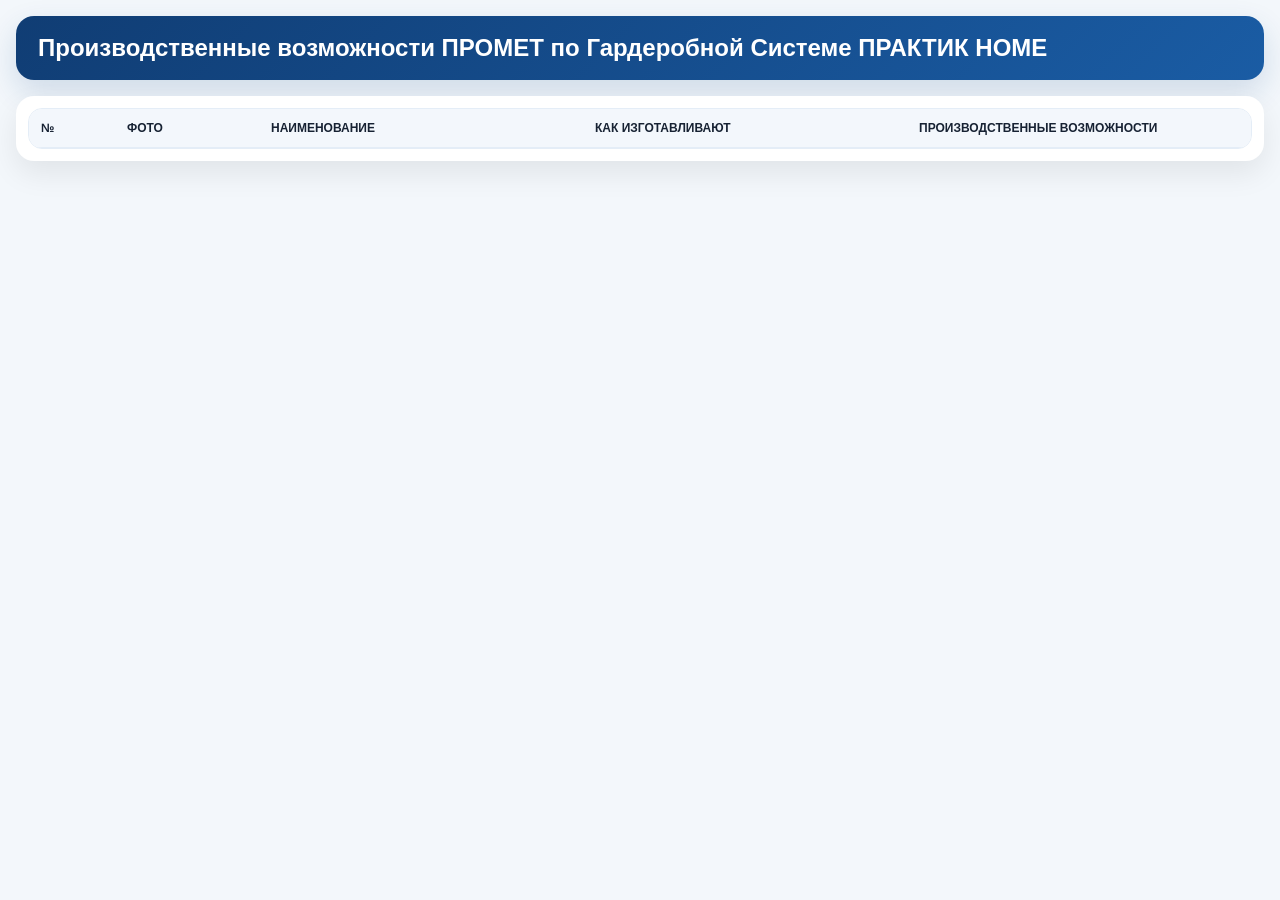
==== index.html @ 7ff5b613 "Update index.html" ====
<!doctype html>
<html lang="ru">
<head>
<meta charset="utf-8"/>
<meta name="viewport" content="width=device-width, initial-scale=1"/>
<title>Производственные возможности ПРОМЕТ</title>
<style>
body { margin:0; font-family:Inter,Segoe UI,Arial,sans-serif; background:#f3f7fb; color:#172233; }
.page { max-width:1600px; margin:0 auto; padding:16px; }
.header { background:linear-gradient(135deg,#103d74 0%,#1a5ca4 100%); color:#fff; padding:18px 22px; border-radius:18px; margin-bottom:16px; box-shadow:0 12px 30px rgba(17,74,139,.16); }
.header h1 { margin:0; font-size:24px; line-height:1.15; }
.panel { background:#fff; border-radius:18px; padding:12px; box-shadow:0 12px 30px rgba(0,0,0,.08); }
.tableWrap { overflow:auto; border-radius:14px; border:1px solid #e4edf7; }
table { width:100%; border-collapse:collapse; min-width:1300px; table-layout:fixed; }
th,td { padding:12px; border-bottom:1px solid #e4edf7; text-align:left; vertical-align:top; }
th { background:#f3f7fc; position:sticky; top:0; font-size:12px; text-transform:uppercase; z-index:2; }
tbody tr:nth-child(even) { background:#fbfdff; }
tbody tr:hover { background:#f5f9ff; }
.col-num { width:62px; }
.col-photo { width:120px; }
.col-name { width:300px; }
.col-process { width:300px; }
.col-cap { width:350px; }
.col-batch { width:220px; }
.thumbWrap { width:92px; height:92px; border:1px solid #e4edf7; border-radius:14px; background:#fff; display:flex; align-items:center; justify-content:center; }
.thumb { width:84px; height:84px; object-fit:contain; cursor:pointer; }
.name { font-weight:700; line-height:1.35; }
.pre { white-space:pre-line; line-height:1.45; overflow-wrap:anywhere; }
.batch { font-weight:700; color:#0e4a8d; background:#f7fbff; }
.accordion { display:none; }
.accItem { border:1px solid #e4edf7; border-radius:14px; margin-bottom:12px; overflow:hidden; background:#fff; }
.accHeader { display:flex; align-items:center; gap:12px; padding:12px; background:#f8fbff; cursor:pointer; }
.accHeader img { width:70px; height:70px; object-fit:contain; flex:0 0 70px; }
.accTitle { font-weight:700; font-size:14px; line-height:1.35; }
.accSub { font-size:12px; color:#6b7280; margin-top:4px; }
.accArrow { margin-left:auto; font-weight:700; color:#174c8f; transition:transform .2s ease; }
.accItem.open .accArrow { transform:rotate(180deg); }
.accBody { display:none; padding:12px; border-top:1px solid #e4edf7; }
.accItem.open .accBody { display:block; }
.accSection { margin-top:10px; padding:10px 12px; border-radius:10px; background:#fbfdff; border:1px solid #edf3fa; }
.accSection:first-child { margin-top:0; }
.accLabel { display:block; margin-bottom:6px; color:#114a8b; font-weight:800; font-size:12px; text-transform:uppercase; }
.accBatch { background:#f0f7ff; border-color:#d8e9ff; color:#0e4a8d; font-weight:700; }
.modal { position:fixed; inset:0; background:rgba(0,0,0,.78); display:none; align-items:center; justify-content:center; z-index:9998; padding:20px; }
.modal img { max-width:92%; max-height:86vh; border-radius:14px; background:#fff; }
@media (max-width: 900px) {
  .page { padding:10px; }
  .header { padding:16px; border-radius:16px; }
  .header h1 { font-size:22px; }
  .tableWrap { display:none; }
  .accordion { display:block; }
}
</style>
</head>
<body>
</div>
</div>

<div class="page" id="content">
  <div class="header">
    <h1>Производственные возможности ПРОМЕТ по Гардеробной Системе ПРАКТИК HOME</h1>
  </div>
  <div class="panel">
    <div class="tableWrap">
      <table>
        <thead>
          <tr>
            <th class="col-num">№</th>
            <th class="col-photo">Фото</th>
            <th class="col-name">Наименование</th>
            <th class="col-process">Как изготавливают</th>
            <th class="col-cap">Производственные возможности</th>
            <th class="col-batch">Партия, шт.</th>
          </tr>
        </thead>
        <tbody id="tbody"></tbody>
      </table>
    </div>
    <div class="accordion" id="accordion"></div>
  </div>
</div>

<div class="modal" id="modal" onclick="closeModal(event)">
  <img id="modalImg" alt="Изображение элемента"/>
</div>

<script>
const data = [{"num": "1", "image": "[data-uri]", "name": "Разделитель полки-корзины ПРАКТИК Home GPd", "process": "Из полипропилена, аналогично пластиковым корзинам ГС. Метод изготовления - литье в форму. Форма имеет определенные габариты, которые не меняются. Можно убрать знак \"ПРАКТИК Home\"", "capabilities": "Цвет: изготовить партию в другом цвете из полипропилена. В СС будет включен краситель для пластика.\n\nМатериал: вариант бесцветного поликорбаната. Более хрупкий и дорогостоящий материал.\n\nУбрать лого ПРАКТИК: знаки без логотипа", "batch": "Цвет - 400\nМатериал - 400\nЛого - 400"}, {"num": "2", "image": "[data-uri]", "name": "Разделитель полки Практик Home GSd", "process": "Стальной пруток 5 мм гнут на гибочном станке, далее покрывают антикоррозионным составом на основе цинка.", "capabilities": "Размер: возможно изменение высоты и глубины.\n\nВнимание: при порошком окрашивании, разделитель полки не залезает  \"лапкой фиксации\" между прутками, поэтому не красим", "batch": "100"}, {"num": "3", "image": "[data-uri]", "name": "Рельс несущий ПРАКТИК Home GR", "process": "Из листовой стали 1.2 мм методом проката. Форму (профиль) изменить нельзя.", "capabilities": "Цвет: \n1. Стандартные RAL, используемые в компании.\n2. Нестандартный цвет. Срок сдачи СЗ больше из-за ожидания краски. \n\nДлина: возможна настройка линии на другую длину. Срок сдачи СЗ более 1  месяца.", "batch": "1. - 480\n2. - 1008\nДлина: 1008"}, {"num": "4", "image": "[data-uri]", "name": "Стойка ПРАКТИК Home GS", "process": "Из листовой стали 1.5 мм методом проката. Форму (профиль), шаг и размер перфорации изменить нельзя.", "capabilities": "Цвет: \n1. Стандартные RAL, используемые в компании.\n2. Нестандартный цвет. Срок сдачи СЗ больше из-за ожидания краски. \n\nДлина: возможна настройка линии на другую длину. Срок сдачи СЗ более 1  месяца.", "batch": "1. - 480\n2. - 1008\nДлина: 1008"}, {"num": "5", "image": "[data-uri]", "name": "Кронштейн полки ПРАКТИК Home GBr", "process": "Из листовой стали 1.2 мм вырезается заготовка на лазере. Гибка заготовки происходит в гибочном штампе. Возможно гнуть кронштейны до 500 мм.", "capabilities": "Цвет:\n1. Стандартные RAL, используемые в компании.\n2. Нестандартный цвет. Срок сдачи СЗ больше из-за ожидания краски. \n\nРазмер, количество отверстий, лого:\nУбрать лого ПРАКТИК, уменьшить размер кронштейна (высота и длина), убрать \"ненужные\" для заказчика отверстия - МОЖНО. Максимальный размер кронштейна не больше 500 мм, ограничение размера гибочного штампа", "batch": "1. - 480\n2. - 960\nРазмер: 1040"}, {"num": "6", "image": "[data-uri]", "name": "Полка сетчатая ПРАКТИК Home GSh", "process": "Из прутков диаметром 6 (ребра) и 2.5 мм. На первом этапе пруток выпрямляют и режут необходимого размера. Далее прутки укладывают в бункер машины автоматической сварки полок, которая  раскладывает прутки в кондуктор и сваривает в единое целое.", "capabilities": "Цвет:\n1. Стандартные RAL, используемые в компании.\n2. Нестандартный цвет. Срок сдачи СЗ больше из-за ожидания краски. \n\nРазмеры: изменить ширину и длину полки, толщину и шаг укладки прутка (расстояние между пруками) можно при настойке оборудования и изготовления кондуктора под нужный размер. Данные изменения целесообразны при больших заказах (от 1000 шт). Ограничение размеров полок по длине - 1214 мм и ширине - 600 мм.", "batch": "1. - 400\n2. - 800\nРазмер: 1000"}, {"num": "7", "image": "[data-uri]", "name": "Рама выдвижная ПРАКТИК Home GFB", "process": "Рама состоит из двух частей: базы (П-образная часть) и выдвижной рамы. Базу  изготавливают из листовой стали методом проката, далее гнут на трубогибе и пробивают отверстия с \"язычками\" фиксации штампом. Выдвижная рамка режется на лазере, далее заготовка гнётся и фиксируется в кондукторе для последующей сварки с направляющими на сварочном полуавтомате. Ролики приклепываю на спец инструменте.", "capabilities": "Цвет:\n1. Стандартные RAL, используемые в компании.\n2. Нестандартный цвет. Срок сдачи СЗ больше из-за ожидания краски. \nРазмеры: при большом заказе (от 600 штук) возможно изменение ширины рамы", "batch": "1. - 400\n2. - 600\nРазмер: 600"}, {"num": "8", "image": "[data-uri]", "name": "Корзина мелкосетчатая ПРАКТИК Home GBM", "process": "Сетка ЦПВС изготавливается на просечно-вытяжном станке. Форму сетке придают штампы, которые имею фиксированные размеры, т.е.  изменить их нельзя, соответственно размеры корзин тоже. Варится в ручную (боковые стенки + центральная часть) с помощью спец.инструментов. На заключительном этапе обжимка окантовки корзины с помощью штампа.", "capabilities": "Цвет:\n1. Стандартные RAL, используемые в компании.\n2. Нестандартный цвет. Срок сдачи СЗ больше из-за ожидания краски. \nВозможно убрать ручку и ребро жесткости на дне корзин СС минус 5%", "batch": "1. - 120\n2. - 240\nРучка и ребро: 120"}, {"num": "9", "image": "[data-uri]", "name": "Корзина пластиковая ПРАКТИК Home GBP", "process": "Изготавливают из полипропилена. Метод изготовления: литье в форму. Форма имеет определенные размеры, которые не меняются.", "capabilities": "Цвет:\nВозможно изготовить партию в другом цвете, в СС будет включен краситель для пластика.\nМожно убрать логотип ПРАКТИК с ручки.", "batch": "Цвет: 100\nЛого: 100"}, {"num": "10", "image": "[data-uri]", "name": "Обувница ПРАКТИК Home GO", "process": "Из прутков диаметром 6 (ребра) и 2.5 мм. На первом этапе пруток выпрямляют и режут необходимого размера. Далее прутки укладывают в бункер машины автоматической сварки полок, которая  раскладывает прутки в кондуктор и сваривает в единое целое. На следующем этапе происходит гибка и сварка с торцевыми пластинками", "capabilities": "Цвет:\n1. Стандартные RAL, используемые в компании.\n2. Нестандартный цвет. Срок сдачи СЗ больше из-за ожидания краски. \nРазмер: возможно изменение ширины до 900 мм. Целесообразно при большом заказе (от 300-400 штук)", "batch": "1. - 100\n2. - 300\nРазмер: 300"}, {"num": "11", "image": "[data-uri]", "name": "Обувница выдвижная ПРАКТИК Home GOV", "process": "Рама состоит из двух частей: базы (П-образная часть) и выдвижной части. Базу изготавливают из листовой стали методом проката, далее гнут на трубогибе и пробивают отверстия с \"язычками\" фиксации штампом. Выдвижная часть режется на лазере, далее заготовка гнётся и фиксируется в кондукторе для последующей сварки с направляющими на сварочном полуавтомате. Мелкая сетка изготавливается на просечновытяжном станке с пропусками, обеспечивая кромку по торцам обувницы.Сетку гнут на гибочном станке. Ролики приклепываю на спец инструменте.", "capabilities": "Цвет:\n1. Стандартные RAL, используемые в компании.\n2. Нестандартный цвет. Срок сдачи СЗ больше из-за ожидания краски. \nРазмер: возможно изменение ширины до 900 мм. Целесообразно при большом заказе (от 200 штук)", "batch": "1. - 100\n2. - 300\nРазмер: 200"}, {"num": "12", "image": "[data-uri]", "name": "Кронштейны полки ЛДСП ПРАКТИК Home GBrW", "process": "Изготавливают из листовой стали 1.2 мм, с использованием штампов опредленных размеров, менять размеры нельзя. Сначала заготовку вырубают, далее штампуют (гнут)", "capabilities": "Цвет:\n1. Стандартные RAL, используемые в компании.\n2. Нестандартный цвет. Срок сдачи СЗ больше из-за ожидания краски. \n\nИзменить размеры, без изменения конструкции нельзя.", "batch": "1. - 300\n2. - 500"}, {"num": "13", "image": "[data-uri]", "name": "Полка ЛДСП ПРАКТИК Home GShW", "process": "Раскрой плиты ЛДСП Kronospan размеров 2800х2070х16 мм. Далее клеится кромка по периметру. Кромка с лицевой стороны 2 мм, остальные 0,4 мм.", "capabilities": "Цвет:\n1. Стандартные цвета плиты используемые в компании.\n2. Нестандартный цвет политры Kronospan. Срок сдачи СЗ больше из-за ожидания плиты\n\nРазмер полки и кромка:\nВозможен раскрой плиты необходимого размера, так же возможно изменеие кромки. \n\nНеобходим предварительный запрос на производство.", "batch": "1. - 30\n2. - 200\nРазмер: 50"}, {"num": "14", "image": "[data-uri]", "name": "Штанга ПРАКТИК Home GR", "process": "Труба D25x0.7x3000 mm режется ленточной пилой на фиксированные размеры. Торцы труб обрабатываются от заусенца.", "capabilities": "Цвет: только хром.\nРазмер: труба 3000 мм, возможен раскрой любой длины", "batch": "50"}, {"num": "15", "image": "[data-uri]", "name": "Брючница выдвижная ПРАКТИК Home GT", "process": "Рама состоит из двух частей: базы (П-образная часть) и выдвижной части. Базу изготавливают из листовой стали методом проката, далее гнут на трубогибе и пробивают отверстия с \"язычками\" фиксации штампом. Выдвижная часть режется на лазере, далее заготовка гнётся и фиксируется в кондукторе для последующей сварки с направляющими на сварочном полуавтомате. Ролики приклепываю на спец инструменте. Трубки D16 mm нарезаются в размер и привариваются в кондукторе к выдвижной части рамы.", "capabilities": "Цвет:\n1. Стандартные RAL, используемые в компании.\n2. Нестандартный цвет. Срок сдачи СЗ больше из-за ожидания краски. \nРазмер: возможно изменение ширины до 900 мм и количества труб D16 mm. Целесообразно при большом заказе (от 200 штук)", "batch": "1. - 100\n2. - 300\nРазмер: 200"}, {"num": "16", "image": "[data-uri]", "name": "Комплект заглушек штанги (2 шт) ПРАКТИК Home GRP", "process": "Изготавливают из полипропилена. Метод изготовления: литье в форму. Форма имеет фиксированные размеры, которые не меняются.", "capabilities": "Цвет:\nИзготовить партию в другом цвете из полипропилена. В СС будет включен краситель для пластика.\nЛоготип ПРАКТИК убрать не получится", "batch": "500"}, {"num": "17", "image": "[data-uri]", "name": "Соединитель штанг ПРАКТИК Home GRC", "process": "Изготавливают из полипропилена. Метод изготовления: литье в форму. Форма имеет фиксированные размеры, которые не меняются.", "capabilities": "Цвет:\nИзготовить партию в другом цвете из полипропилена. В СС будет включен краситель для пластика.", "batch": "300"}, {"num": "18", "image": "[data-uri]", "name": "Соединитель стоек ПРАКТИК Home GSC", "process": "Изготавливают из листовой стали 1.5 мм. Производится полностью в штампах опредленных размеров, менять размеры изделия и толщину металла нельзя. На начальном этапе вырубается заготовка, далее штамповка до готовой продукции.", "capabilities": "Цвет:\n1. Стандартные RAL, используемые в компании.\n2. Нестандартный цвет. Срок сдачи СЗ больше из-за ожидания краски.", "batch": "1. - 200\n2. - 400"}, {"num": "19", "image": "[data-uri]", "name": "Кронштейн штанги ПРАКТИК Home GRB", "process": "Изготавливают из листовой стали 1.5 мм. Производится полностью в штампах опредленных размеров, менять размеры изделия и толщину металла нельзя. На начальном этапе вырубается заготовка, далее штамповка до готовой продукции.", "capabilities": "Цвет:\n1. Стандартные RAL, используемые в компании.\n2. Нестандартный цвет. Срок сдачи СЗ больше из-за ожидания краски.", "batch": "1. - 200\n2. - 400"}, {"num": "20", "image": "", "name": "Крючок универсальный ПРАКТИК Home GH", "process": "Изготавливают из листовой стали 1.5 мм. Производится полностью в штампах опредленных размеров, менять размеры изделия и толщину металла нельзя. На начальном этапе вырубается заготовка, далее штамповка до готовой продукции.", "capabilities": "Цвет:\n1. Стандартные RAL, используемые в компании.\n2. Нестандартный цвет. Срок сдачи СЗ больше из-за ожидания краски.", "batch": "1. - 200\n2. - 400"}, {"num": "21", "image": "[data-uri]", "name": "Перфопанель ПРАКТИК Home GP 60х40", "process": "Изготавливают из листовой стали 0.8 мм на координатно-вырубном станке. Следом заготовку гнут на гибочном станке.", "capabilities": "Цвет:\n1. Стандартные RAL, используемые в компании.\n2. Нестандартный цвет. Срок сдачи СЗ больше из-за ожидания краски. \n\nРазмер: возможно изготовление любого размера по длине и ширине, добавление/удаление и измененеие шага перфорации.", "batch": "1. - 54\n2. -108\nРазмер: 54"}, {"num": "22", "image": "[data-uri]", "name": "Корзина навесная ПРАКТИК Home GBC", "process": "Изготавливают из листовой стали 0.5 мм. Сначала заготовку вырезают на лазере. Гибка заготовки происходит на гибочном станке. Собирают корзину после покраски. (Поэтому заклепки мет.цвета)", "capabilities": "Цвет:\n1. Стандартные RAL, используемые в компании.\n2. Нестандартный цвет. Срок сдачи СЗ больше из-за ожидания краски. \n\nРазмер и рисунок: возможно изменить габаритный размер корзины, убрать \"рисунок\" спереди или изменить тоже можно.", "batch": "1. - 50\n2. -100\nРазмер: 50"}, {"num": "23", "image": "[data-uri]", "name": "Рама выдвижная с доводчиком ПРАКТИК Home GFBс-60", "process": "База и выдвижная часть рамы режется на лазере, далее гнется, пробиваются \"язычки фиксации\". Шариковые направляющие заклепываются к базе и раме.", "capabilities": "Цвет:\n1. Стандартные RAL, используемые в компании.\n2. Нестандартный цвет. Срок сдачи СЗ больше из-за ожидания краски. \n\nРазмер: возможно изготовление рамы в секцию 450 мм.\nЗамена направляющих: возможна замена шариковых направляющие других производителей. Желательно подбирать высоту направляющих не более 35 мм.", "batch": "1. - 50\n2. - 100\nРазмер: 100"}, {"num": "24", "image": "[data-uri]", "name": "Полка мелкосетчатая ПРАКТИК Home GShM", "process": "Детали нарезаются из листовой стали на кординатно-вырубном станке, сетка изготавливается на просечно-вытяжном. Сварка производится в кондукторе", "capabilities": "Цвет:\n1. Стандартные RAL, используемые в компании.\n2. Нестандартный цвет. Срок сдачи СЗ больше из-за ожидания краски. \n\nРазмер: возможно изготовление другого размера (длина-ширина). Для полок глубиной 500 мм необходимо будет дополнительное ребро жесткости.", "batch": "1. - 100\n2. - 200\nРазмер: 200"}, {"num": "25", "image": "[data-uri]", "name": "Кронштейн полки плоский ПРАКТИК Home GBrF", "process": "Из листовой стали 1.2 мм вырезается заготовка на лазере. Гибка заготовки происходит в гибочном штампе. Возможно гнуть кронштейны до 500 мм.", "capabilities": "Цвет:\n1. Стандартные RAL, используемые в компании.\n2. Нестандартный цвет. Срок сдачи СЗ больше из-за ожидания краски.\n\nРазмер, количество отверстий, лого:\nУбрать лого ПРАКТИК, уменьшить размер кронштейна (высота и длина), убрать \"ненужные\" для заказчика отверстия - МОЖНО. Максимальный размер кронштейна не больше 500 мм, ограничение размера гибочного штампа", "batch": "1. - 480\n2. - 960\nРазмер: 1040"}, {"num": "26", "image": "[data-uri]", "name": "Полка-корзина ПРАКТИК Home GSb", "process": "Изготавливают из прутков диаметром 6 мм(ребра) и 2.5 мм. Пртуок поступает в бобине скрученным. Сначала его выпрямляют и отрезают заданный размер. Следом прутки складывают в бункер машины автоматической сварки полок. Машина раскладывает прутки в кондуктор.(Ложемент. Это специальная форма для фиксации прутков в одном положении) Затем машина варит. Следом происходит гибка .", "capabilities": "Цвет:\n1. Стандартные RAL, используемые в компании.\n2. Нестандартный цвет. Срок сдачи СЗ больше из-за ожидания краски. \n\nРазмеры: изменить ширину и длину полки, толщину и шаг укладки прутка (расстояние между пруками) можно при настойке оборудования и изготовления кондуктора под нужный размер. Так же возможно изменение высоты бортика как в большую так и в меньшую сторону. Данные изменения целесообразны при больших заказах (от 1000 шт). Ограничение размеров полок по длине - 1214 мм и ширине - 600 мм.", "batch": "1. - 500\n2. - 1000\nРазмер: 1000"}, {"num": "27", "image": "[data-uri]", "name": "Полка ПРАКТИК Home GPS", "process": "Изготавливают из листовой стали 1.2 мм. Сначала заготовку вырезают на лазере, затем гнут на гибочном станке.", "capabilities": "Цвет:\n1. Стандартные RAL, используемые в компании.\n2. Нестандартный цвет. Срок сдачи СЗ больше из-за ожидания краски. \n\nРазмер: возможно изготовление других размеров (ВхШхГ)", "batch": "1. - 50\n2. - 100\nРазмер: 50"}, {"num": "28", "image": "[data-uri]", "name": "Полка боковая ПРАКТИК Home GPB", "process": "Изготавливают из листовой стали 1.2 мм. Сначала заготовку вырезают на лазере, затем гнут на гибочном станке.", "capabilities": "Цвет:\n1. Стандартные RAL, используемые в компании.\n2. Нестандартный цвет. Срок сдачи СЗ больше из-за ожидания краски. \n\nРазмер: возможно изготовление других размеров (ВхШхГ)", "batch": "1. - 50\n2. - 100\nРазмер: 50"}, {"num": "29", "image": "[data-uri]", "name": "Сушилка для белья ПРАКТИК Home GD", "process": "Сушилку изготавливают из листовой стали и проволоки толщиной 6 мм. Сначала заготовку вырезают на лазере, следом гнут на гибочном станке. Пруток выпрямляют и нарезают на нужную длину. Сварку производят в кондукторе (Ложемент. Это специальная форма для фиксации прутков в одном положении).", "capabilities": "Цвет:\n1. Стандартные RAL, используемые в компании.\n2. Нестандартный цвет. Срок сдачи СЗ больше из-за ожидания краски. \n\nРазмер: возможно изготовление других размеров по ширине", "batch": "1. - 50\n2. - 100\nРазмер: 100"}, {"num": "30", "image": "[data-uri]", "name": "Вешало торцевое ПРАКТИК Home GRh", "process": "Изготавливают из стального прутка 6 мм. Пруток гнут на гибочном станке. Стальной пруток покрывают антикоррозионным составом на основе цинка.", "capabilities": "Размер: возможно изготовление других размеров по глубине\n\nВнимание: при порошком окрашивании, разделитель полки не залезает  \"лапкой фиксации\" между прутками, поэтому не красим", "batch": "Размер: 100"}, {"num": "31", "image": "[data-uri]", "name": "Упор боковой ПРАКТИК Home GSS", "process": "Изготавливают из стального прутка 5 мм. Пруток гнут на гибочном станке. \"Лапки\" режут на лазере, сварку производят в ручную.", "capabilities": "Цвет:\n1. Стандартные RAL, используемые в компании.\n2. Нестандартный цвет. Срок сдачи СЗ больше из-за ожидания краски. \n\nРазмер: возможно изготовление других размеров (ВхШхГ)", "batch": "1. - 50\n2. - 100\nРазмер: 100"}, {"num": "32", "image": "[data-uri]", "name": "Кронштейн штанги ПРАКТИК Home GRBn", "process": "Изготавливают из листовой стали 1.5 мм. Производится полностью в штампах опредленных размеров, менять размеры изделия и толщину металла нельзя. На начальном этапе вырубается заготовка, далее штамповка до готовой продукции.", "capabilities": "Цвет:\n1. Стандартные RAL, используемые в компании.\n2. Нестандартный цвет. Срок сдачи СЗ больше из-за ожидания краски.", "batch": "1. - 200\n2. - 400"}, {"num": "33", "image": "[data-uri]", "name": "Панель с крючками ПРАКТИК Home GHS", "process": "Изготавливают из листовой стали 1.2 мм. Сначала заготовку вырезают на лазере, далее гнут на гибочном станке.", "capabilities": "Цвет:\n1. Стандартные RAL, используемые в компании.\n2. Нестандартный цвет. Срок сдачи СЗ больше из-за ожидания краски. \n\nРазмер: возможно изготовление других размеров, изменение количества крючков", "batch": "1. - 50\n2. - 100\nРазмер: 50"}, {"num": "34", "image": "[data-uri]", "name": "Полка металлическая ПРАКТИК Home GSm", "process": "Изготавливают из листовой стали 0.5 мм на координатно-вырубном станке, далее заготовку гнут на гибочном станке.", "capabilities": "Цвет:\n1. Стандартные RAL, используемые в компании.\n2. Нестандартный цвет. Срок сдачи СЗ больше из-за ожидания краски. \n\nРазмер: возможно изготовление других размеров. Размеры шириной более 600 мм изготавливать нецелесобразно из-за остутсвия ребер жесткости по середине полки.", "batch": "1. - 54\n2. - 108\nРазмер: 54"}, {"num": "35", "image": "[data-uri]", "name": "Комплект боковых креплений GSF", "process": "Изготавливают из листовой стали 1.2 мм. Сначала заготовку вырезают на лазере, далее гнут на гибочном станке.", "capabilities": "Цвет:\n1. Стандартные RAL, используемые в компании.\n2. Нестандартный цвет. Срок сдачи СЗ больше из-за ожидания краски. \n\nРазмер и отверстия: возможно изменение размера под глубину элементов 300 и 500 мм, добавление или удаление дополнительных отверстий.", "batch": "1. - 50\n2. - 100\nРазмеры: 50"}, {"num": "36", "image": "[data-uri]", "name": "Комплект накладок на кронштейн GPL", "process": "Изготавливают из полипропилена . Метод изготовления: литье в форму. Форма имеет определенные габариты, которые не меняются. Можно снять с литьевой формы штамп ПРАКТИК.", "capabilities": "Цвет:\n1. Стандартные RAL, используемые в компании.\n2. Нестандартный цвет. Срок сдачи СЗ больше из-за ожидания краски. \n\nЛого ПРАКТИК: возможно изготовление накладок без штампа ПРАКТИК.", "batch": "Цвет: 400 пар\nЛОГО: 200 пар"}, {"num": "37", "image": "[data-uri]", "name": "Панель с крючками боковая ПРАКТИК Home GHB", "process": "Изготавливают из листовой стали 1.2 мм. Сначала заготовку вырезают на лазере, далее гнут на гибочном станке.", "capabilities": "Цвет:\n1. Стандартные RAL, используемые в компании.\n2. Нестандартный цвет. Срок сдачи СЗ больше из-за ожидания краски. \n\nРазмер: возможно изготовление других размеров, изменение количества крючков", "batch": "1. - 50\n2. - 100\nРазмер: 50"}];

else {
    document.getElementById("err").innerText = "Неверный пароль";
  }
}

const tbody = document.getElementById("tbody");
const accordion = document.getElementById("accordion");

function esc(s) {
  return String(s).replaceAll("&","&amp;").replaceAll("<","&lt;").replaceAll(">","&gt;");
}

function render() {
  tbody.innerHTML = data.map(function(r) {
    const imgHtml = r.image ? '<div class="thumbWrap"><img class="thumb" src="' + r.image + '" onclick="showImg(\'' + r.image + '\')" alt="' + esc(r.name) + '"/></div>' : '';
    return '<tr>'
      + '<td>' + esc(r.num) + '</td>'
      + '<td>' + imgHtml + '</td>'
      + '<td class="name">' + esc(r.name) + '</td>'
      + '<td class="pre">' + esc(r.process) + '</td>'
      + '<td class="pre">' + esc(r.capabilities) + '</td>'
      + '<td class="batch pre">' + esc(r.batch) + '</td>'
      + '</tr>';
  }).join('');

  accordion.innerHTML = data.map(function(r, i) {
    const imgHtml = r.image ? '<img src="' + r.image + '" onclick="event.stopPropagation(); showImg(\'' + r.image + '\')" alt="' + esc(r.name) + '"/>' : '';
    return '<div class="accItem" id="accItem' + i + '">'
      + '<div class="accHeader" onclick="toggleAcc(' + i + ')">'
      + imgHtml
      + '<div><div class="accTitle">' + esc(r.name) + '</div><div class="accSub">№ ' + esc(r.num) + '</div></div>'
      + '<div class="accArrow">⌄</div>'
      + '</div>'
      + '<div class="accBody" id="accBody' + i + '">'
      + '<div class="accSection"><span class="accLabel">Как изготавливают</span><div class="pre">' + esc(r.process) + '</div></div>'
      + '<div class="accSection"><span class="accLabel">Производственные возможности</span><div class="pre">' + esc(r.capabilities) + '</div></div>'
      + '<div class="accSection accBatch"><span class="accLabel">Партия, шт.</span><div class="pre">' + esc(r.batch) + '</div></div>'
      + '</div></div>';
  }).join('');
}

function toggleAcc(i) {
  const item = document.getElementById("accItem" + i);
  item.classList.toggle("open");
}

function showImg(src) {
  document.getElementById("modalImg").src = src;
  document.getElementById("modal").style.display = "flex";
}

function closeModal(e) {
  if (e.target.id === "modal") document.getElementById("modal").style.display = "none";
}

render();
</script>
</body>
</html>
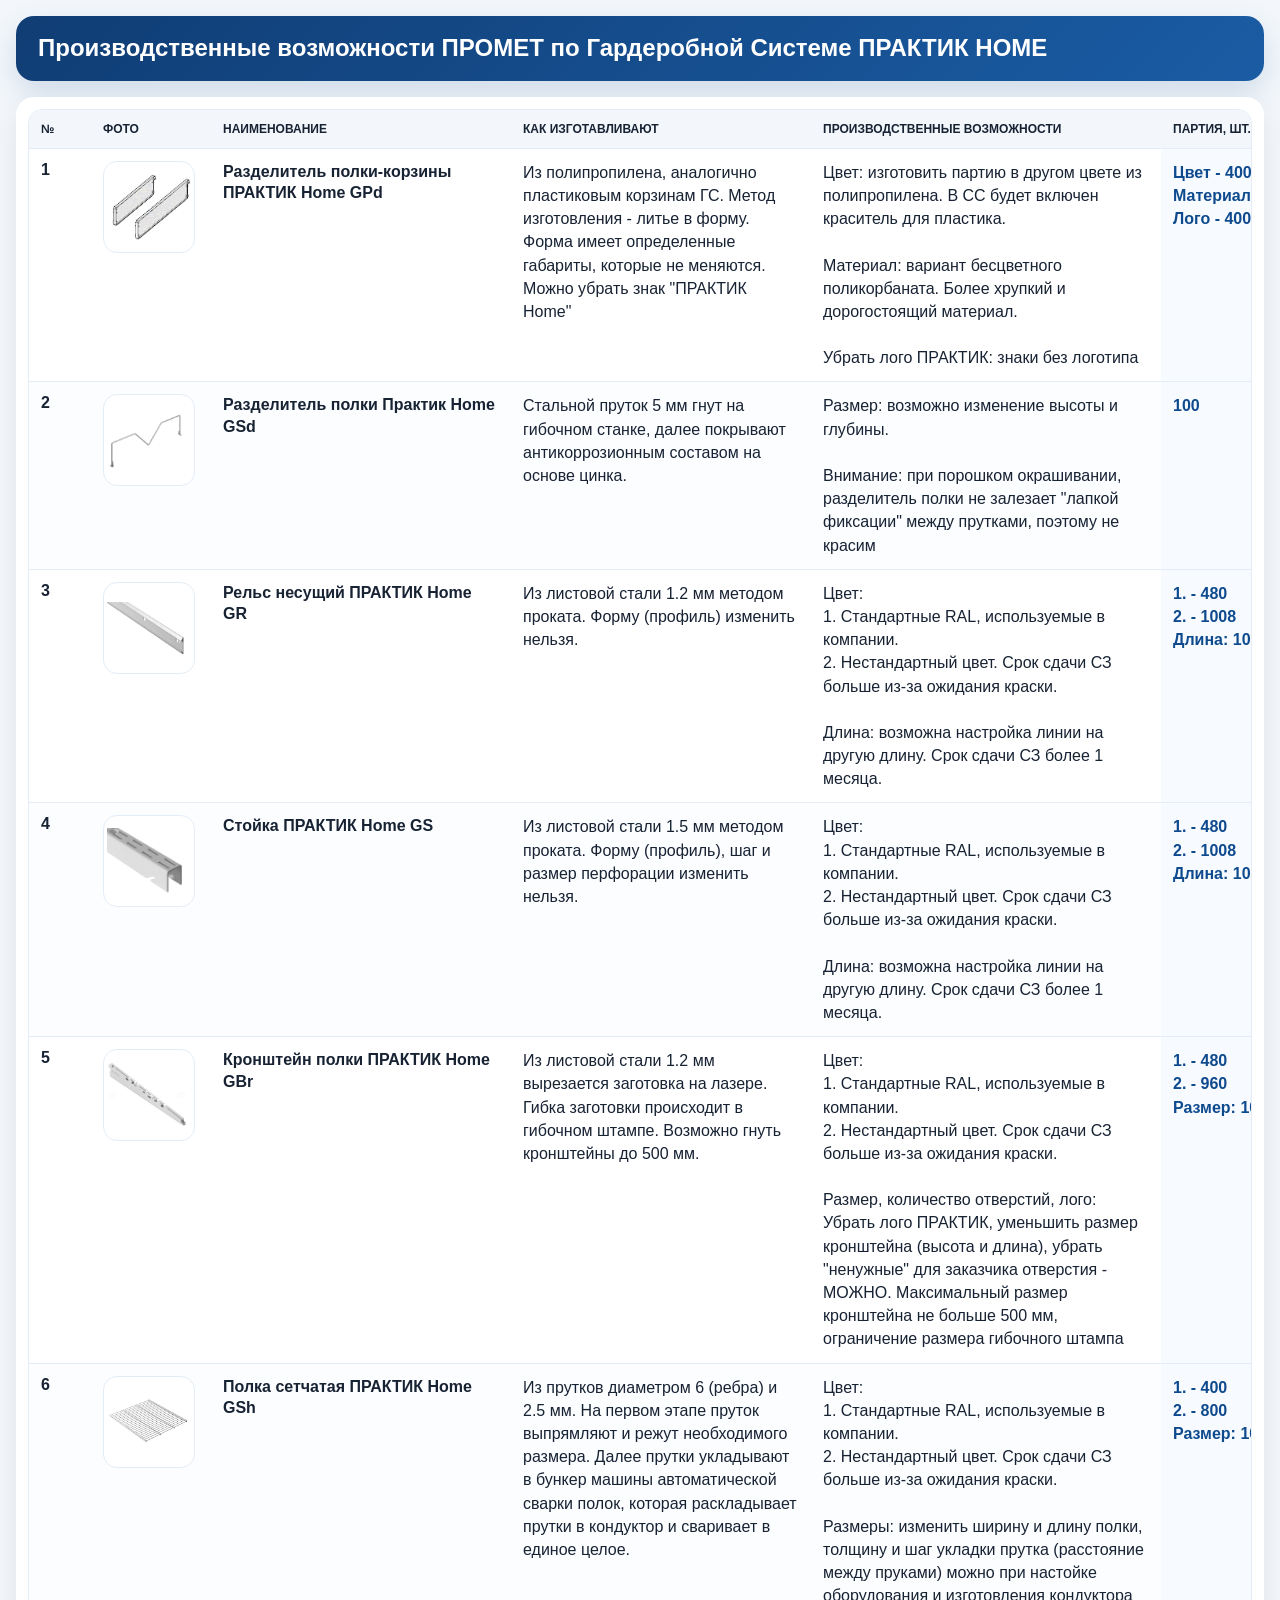
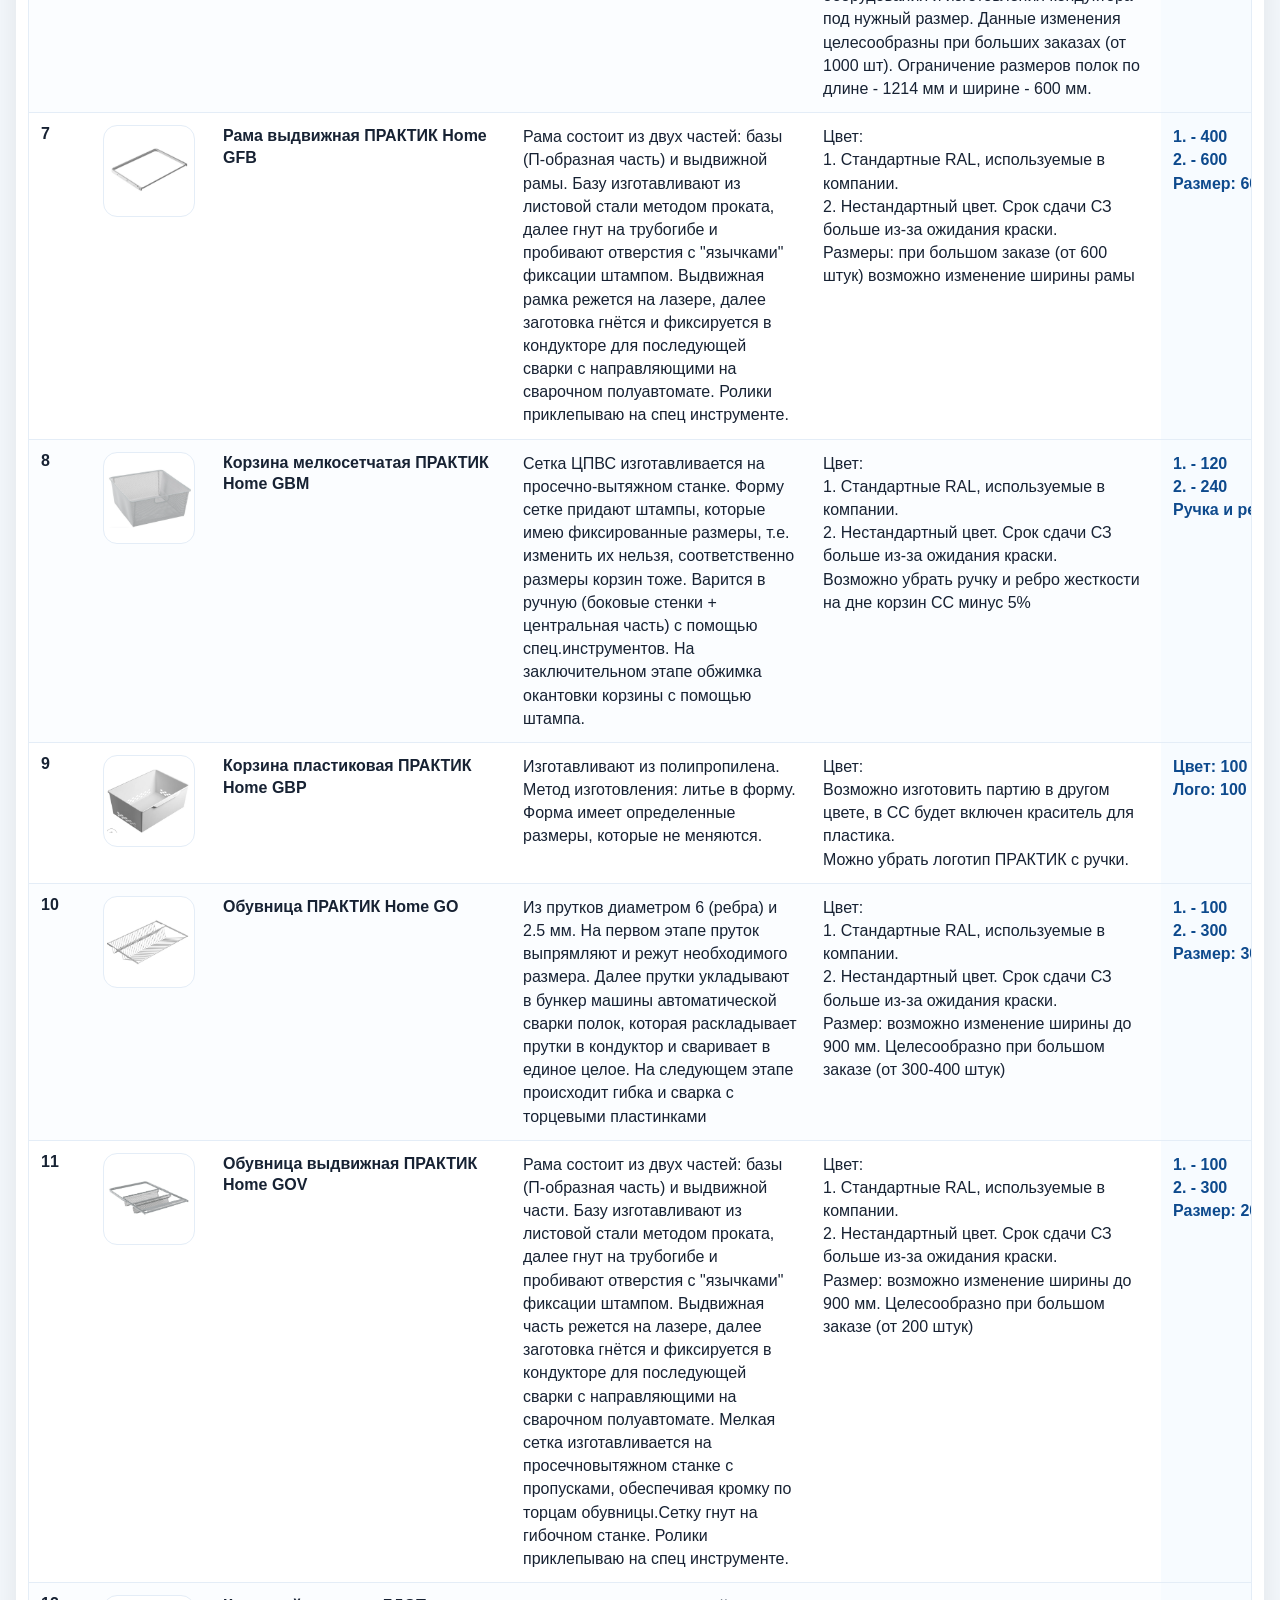
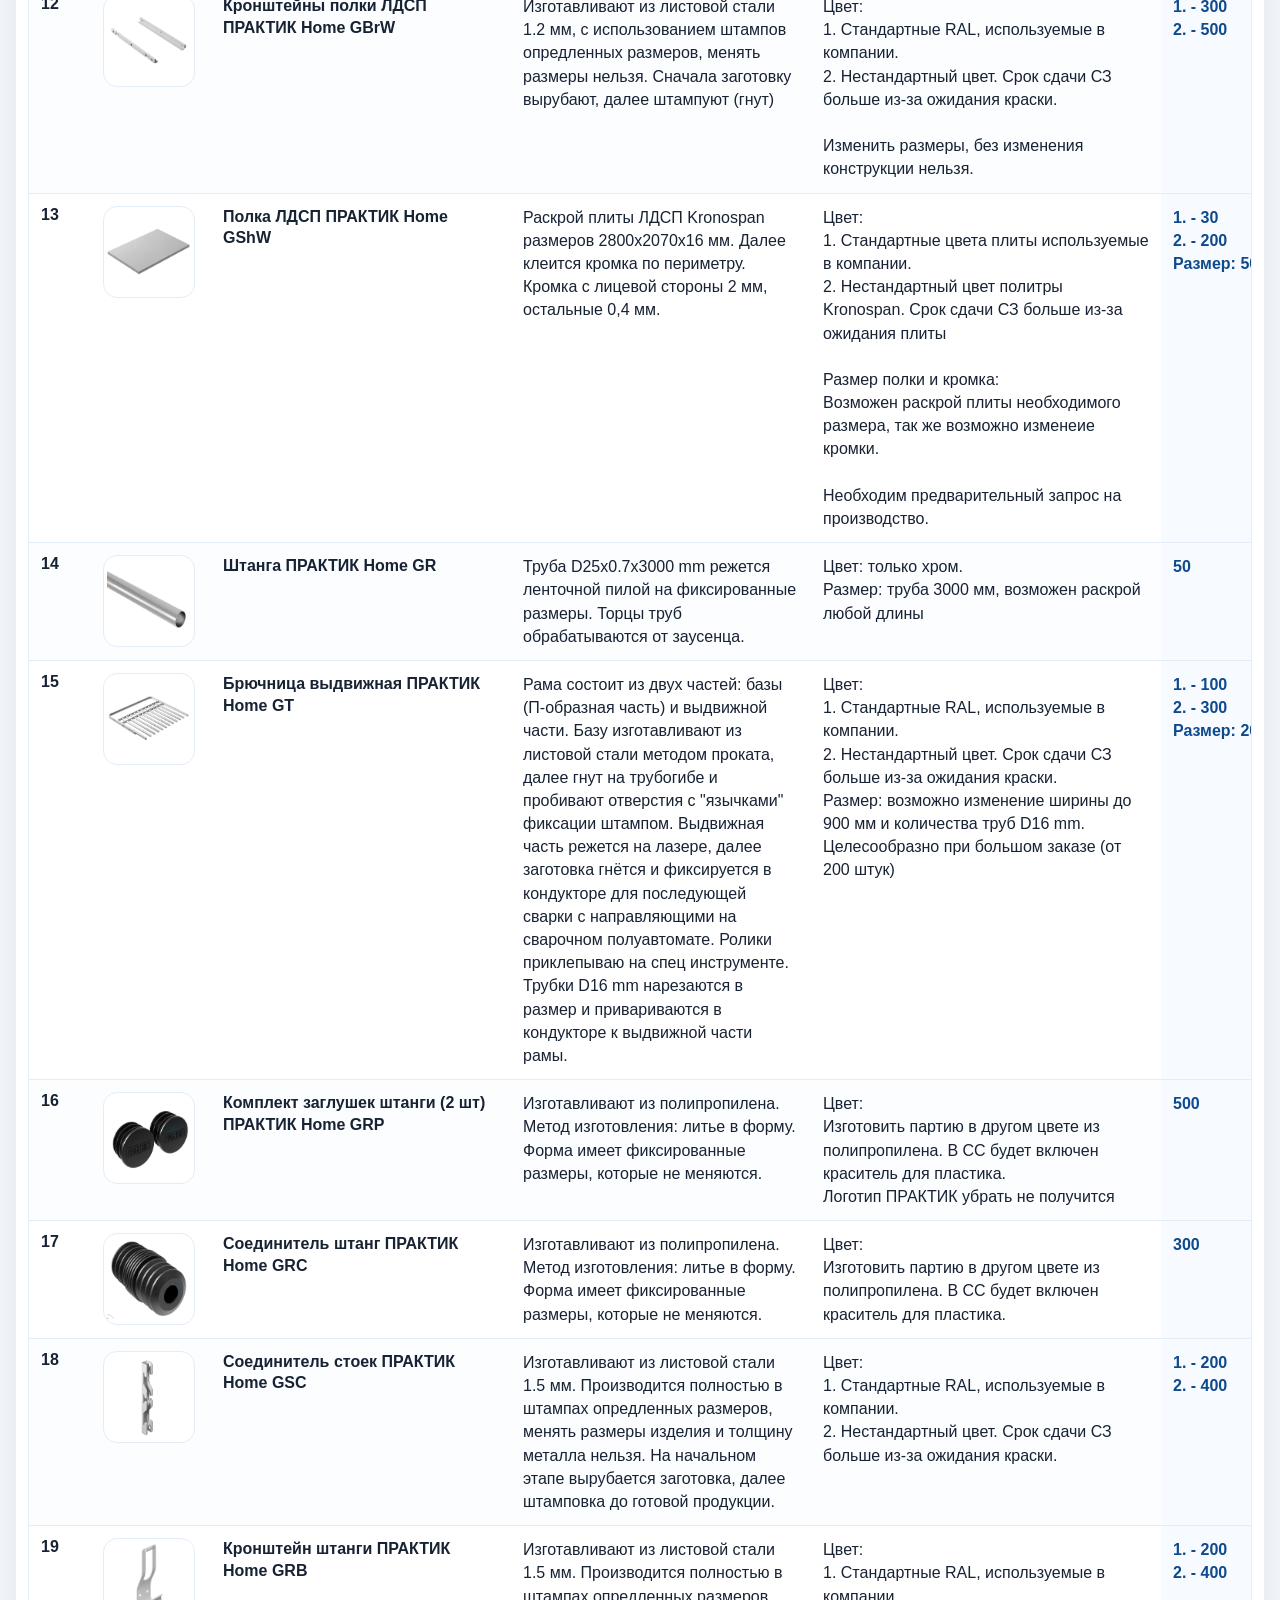
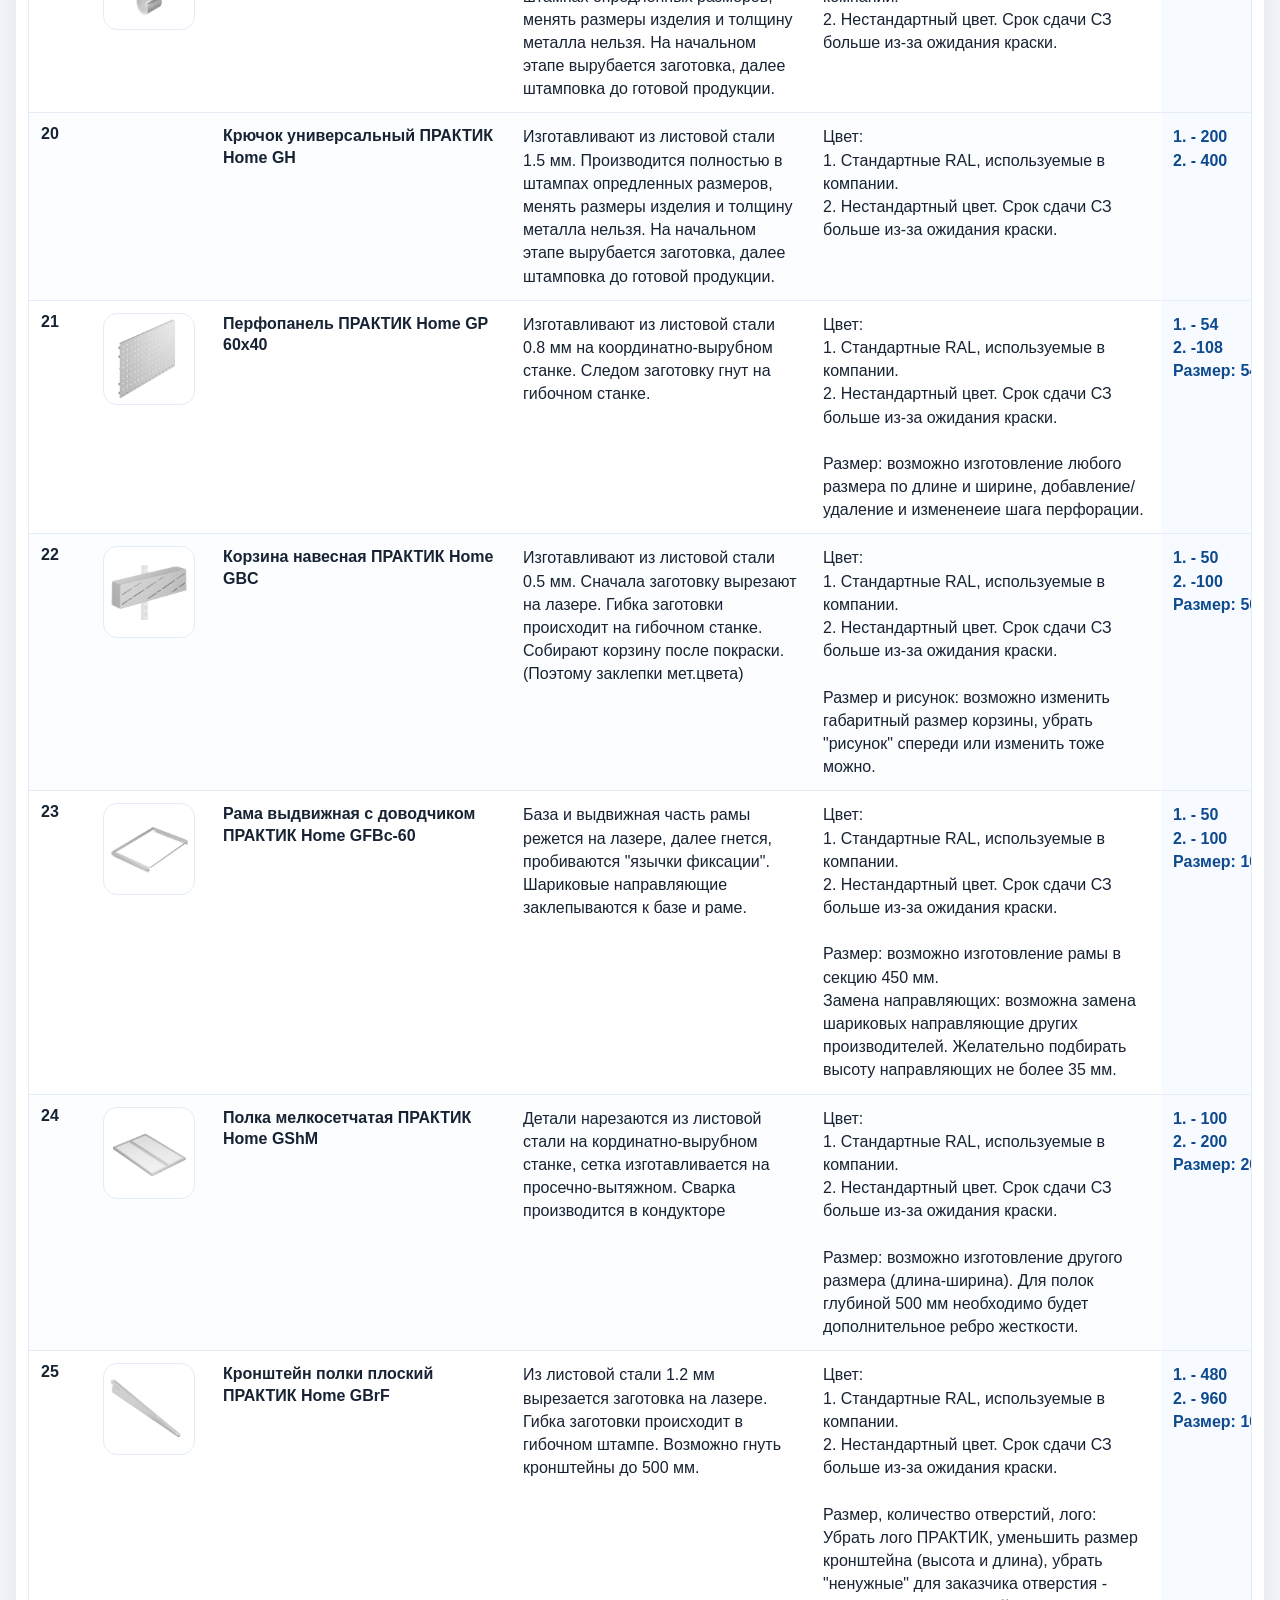
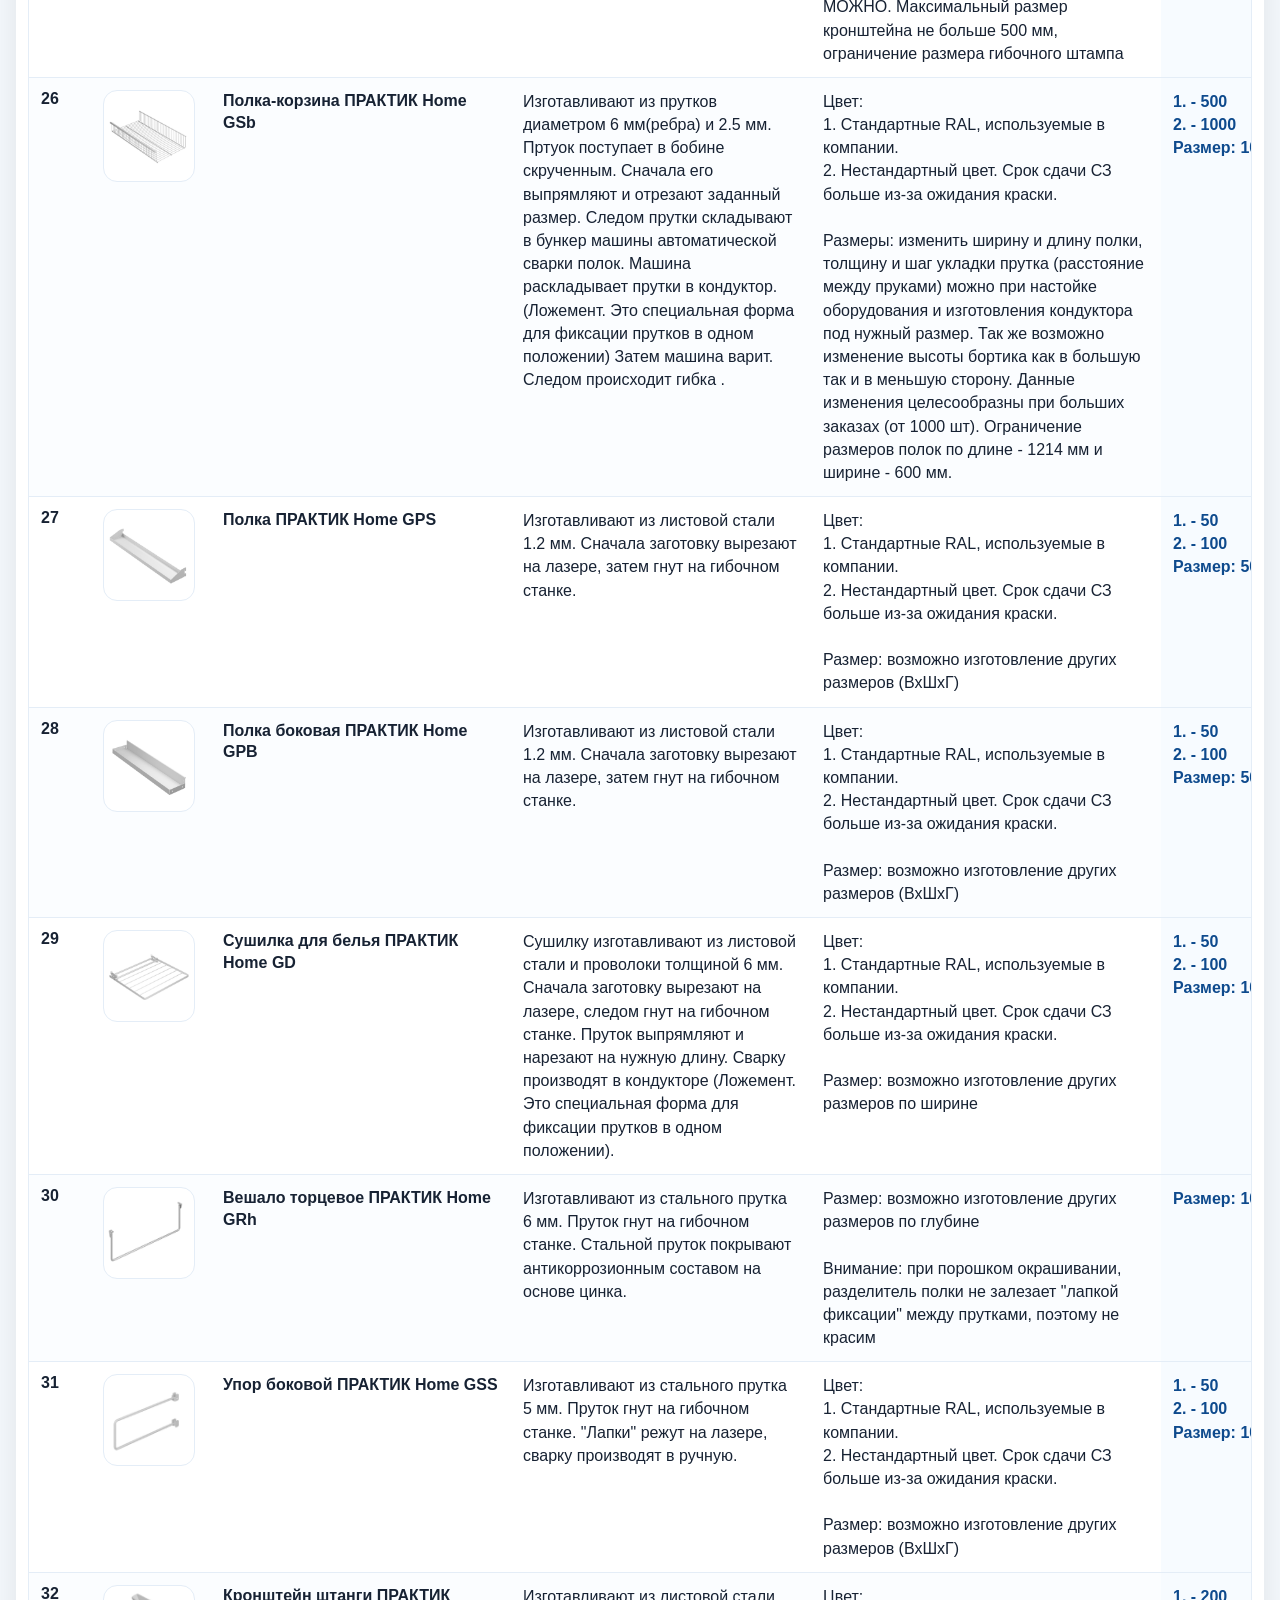
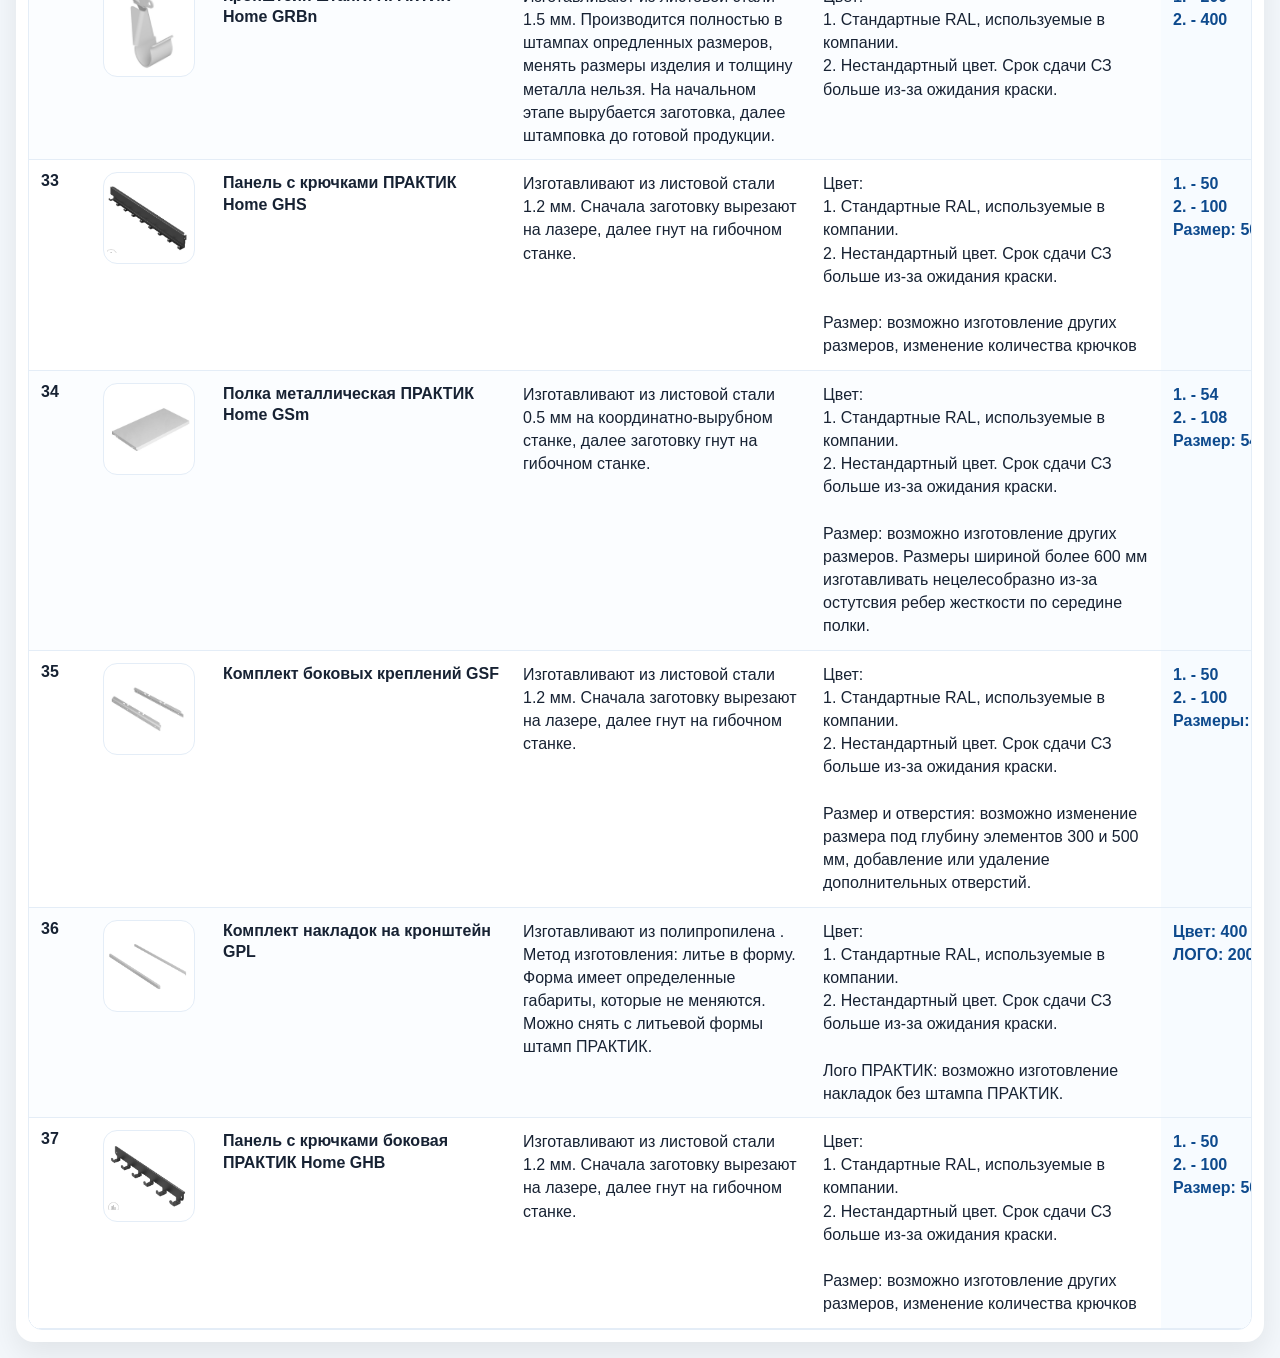
==== commit 66a452bd: "Update index.html" ====
--- a/index.html
+++ b/index.html
@@ -1,149 +1,1846 @@
-
-<!doctype html>
-<html lang="ru">
-<head>
-<meta charset="utf-8"/>
-<meta name="viewport" content="width=device-width, initial-scale=1"/>
-<title>Производственные возможности ПРОМЕТ</title>
-<style>
-body { margin:0; font-family:Inter,Segoe UI,Arial,sans-serif; background:#f3f7fb; color:#172233; }
-.page { max-width:1600px; margin:0 auto; padding:16px; }
-.header { background:linear-gradient(135deg,#103d74 0%,#1a5ca4 100%); color:#fff; padding:18px 22px; border-radius:18px; margin-bottom:16px; box-shadow:0 12px 30px rgba(17,74,139,.16); }
-.header h1 { margin:0; font-size:24px; line-height:1.15; }
-.panel { background:#fff; border-radius:18px; padding:12px; box-shadow:0 12px 30px rgba(0,0,0,.08); }
-.tableWrap { overflow:auto; border-radius:14px; border:1px solid #e4edf7; }
-table { width:100%; border-collapse:collapse; min-width:1300px; table-layout:fixed; }
-th,td { padding:12px; border-bottom:1px solid #e4edf7; text-align:left; vertical-align:top; }
-th { background:#f3f7fc; position:sticky; top:0; font-size:12px; text-transform:uppercase; z-index:2; }
-tbody tr:nth-child(even) { background:#fbfdff; }
-tbody tr:hover { background:#f5f9ff; }
-.col-num { width:62px; }
-.col-photo { width:120px; }
-.col-name { width:300px; }
-.col-process { width:300px; }
-.col-cap { width:350px; }
-.col-batch { width:220px; }
-.thumbWrap { width:92px; height:92px; border:1px solid #e4edf7; border-radius:14px; background:#fff; display:flex; align-items:center; justify-content:center; }
-.thumb { width:84px; height:84px; object-fit:contain; cursor:pointer; }
-.name { font-weight:700; line-height:1.35; }
-.pre { white-space:pre-line; line-height:1.45; overflow-wrap:anywhere; }
-.batch { font-weight:700; color:#0e4a8d; background:#f7fbff; }
-.accordion { display:none; }
-.accItem { border:1px solid #e4edf7; border-radius:14px; margin-bottom:12px; overflow:hidden; background:#fff; }
-.accHeader { display:flex; align-items:center; gap:12px; padding:12px; background:#f8fbff; cursor:pointer; }
-.accHeader img { width:70px; height:70px; object-fit:contain; flex:0 0 70px; }
-.accTitle { font-weight:700; font-size:14px; line-height:1.35; }
-.accSub { font-size:12px; color:#6b7280; margin-top:4px; }
-.accArrow { margin-left:auto; font-weight:700; color:#174c8f; transition:transform .2s ease; }
-.accItem.open .accArrow { transform:rotate(180deg); }
-.accBody { display:none; padding:12px; border-top:1px solid #e4edf7; }
-.accItem.open .accBody { display:block; }
-.accSection { margin-top:10px; padding:10px 12px; border-radius:10px; background:#fbfdff; border:1px solid #edf3fa; }
-.accSection:first-child { margin-top:0; }
-.accLabel { display:block; margin-bottom:6px; color:#114a8b; font-weight:800; font-size:12px; text-transform:uppercase; }
-.accBatch { background:#f0f7ff; border-color:#d8e9ff; color:#0e4a8d; font-weight:700; }
-.modal { position:fixed; inset:0; background:rgba(0,0,0,.78); display:none; align-items:center; justify-content:center; z-index:9998; padding:20px; }
-.modal img { max-width:92%; max-height:86vh; border-radius:14px; background:#fff; }
-@media (max-width: 900px) {
-  .page { padding:10px; }
-  .header { padding:16px; border-radius:16px; }
-  .header h1 { font-size:22px; }
-  .tableWrap { display:none; }
-  .accordion { display:block; }
-}
-</style>
-</head>
-<body>
-</div>
-</div>
-
-<div class="page" id="content">
-  <div class="header">
-    <h1>Производственные возможности ПРОМЕТ по Гардеробной Системе ПРАКТИК HOME</h1>
-  </div>
-  <div class="panel">
-    <div class="tableWrap">
-      <table>
-        <thead>
-          <tr>
-            <th class="col-num">№</th>
-            <th class="col-photo">Фото</th>
-            <th class="col-name">Наименование</th>
-            <th class="col-process">Как изготавливают</th>
-            <th class="col-cap">Производственные возможности</th>
-            <th class="col-batch">Партия, шт.</th>
-          </tr>
-        </thead>
-        <tbody id="tbody"></tbody>
-      </table>
-    </div>
-    <div class="accordion" id="accordion"></div>
-  </div>
-</div>
-
-<div class="modal" id="modal" onclick="closeModal(event)">
-  <img id="modalImg" alt="Изображение элемента"/>
-</div>
-
-<script>
-const data = [{"num": "1", "image": "[data-uri]", "name": "Разделитель полки-корзины ПРАКТИК Home GPd", "process": "Из полипропилена, аналогично пластиковым корзинам ГС. Метод изготовления - литье в форму. Форма имеет определенные габариты, которые не меняются. Можно убрать знак \"ПРАКТИК Home\"", "capabilities": "Цвет: изготовить партию в другом цвете из полипропилена. В СС будет включен краситель для пластика.\n\nМатериал: вариант бесцветного поликорбаната. Более хрупкий и дорогостоящий материал.\n\nУбрать лого ПРАКТИК: знаки без логотипа", "batch": "Цвет - 400\nМатериал - 400\nЛого - 400"}, {"num": "2", "image": "[data-uri]", "name": "Разделитель полки Практик Home GSd", "process": "Стальной пруток 5 мм гнут на гибочном станке, далее покрывают антикоррозионным составом на основе цинка.", "capabilities": "Размер: возможно изменение высоты и глубины.\n\nВнимание: при порошком окрашивании, разделитель полки не залезает  \"лапкой фиксации\" между прутками, поэтому не красим", "batch": "100"}, {"num": "3", "image": "[data-uri]", "name": "Рельс несущий ПРАКТИК Home GR", "process": "Из листовой стали 1.2 мм методом проката. Форму (профиль) изменить нельзя.", "capabilities": "Цвет: \n1. Стандартные RAL, используемые в компании.\n2. Нестандартный цвет. Срок сдачи СЗ больше из-за ожидания краски. \n\nДлина: возможна настройка линии на другую длину. Срок сдачи СЗ более 1  месяца.", "batch": "1. - 480\n2. - 1008\nДлина: 1008"}, {"num": "4", "image": "[data-uri]", "name": "Стойка ПРАКТИК Home GS", "process": "Из листовой стали 1.5 мм методом проката. Форму (профиль), шаг и размер перфорации изменить нельзя.", "capabilities": "Цвет: \n1. Стандартные RAL, используемые в компании.\n2. Нестандартный цвет. Срок сдачи СЗ больше из-за ожидания краски. \n\nДлина: возможна настройка линии на другую длину. Срок сдачи СЗ более 1  месяца.", "batch": "1. - 480\n2. - 1008\nДлина: 1008"}, {"num": "5", "image": "[data-uri]", "name": "Кронштейн полки ПРАКТИК Home GBr", "process": "Из листовой стали 1.2 мм вырезается заготовка на лазере. Гибка заготовки происходит в гибочном штампе. Возможно гнуть кронштейны до 500 мм.", "capabilities": "Цвет:\n1. Стандартные RAL, используемые в компании.\n2. Нестандартный цвет. Срок сдачи СЗ больше из-за ожидания краски. \n\nРазмер, количество отверстий, лого:\nУбрать лого ПРАКТИК, уменьшить размер кронштейна (высота и длина), убрать \"ненужные\" для заказчика отверстия - МОЖНО. Максимальный размер кронштейна не больше 500 мм, ограничение размера гибочного штампа", "batch": "1. - 480\n2. - 960\nРазмер: 1040"}, {"num": "6", "image": "[data-uri]", "name": "Полка сетчатая ПРАКТИК Home GSh", "process": "Из прутков диаметром 6 (ребра) и 2.5 мм. На первом этапе пруток выпрямляют и режут необходимого размера. Далее прутки укладывают в бункер машины автоматической сварки полок, которая  раскладывает прутки в кондуктор и сваривает в единое целое.", "capabilities": "Цвет:\n1. Стандартные RAL, используемые в компании.\n2. Нестандартный цвет. Срок сдачи СЗ больше из-за ожидания краски. \n\nРазмеры: изменить ширину и длину полки, толщину и шаг укладки прутка (расстояние между пруками) можно при настойке оборудования и изготовления кондуктора под нужный размер. Данные изменения целесообразны при больших заказах (от 1000 шт). Ограничение размеров полок по длине - 1214 мм и ширине - 600 мм.", "batch": "1. - 400\n2. - 800\nРазмер: 1000"}, {"num": "7", "image": "[data-uri]", "name": "Рама выдвижная ПРАКТИК Home GFB", "process": "Рама состоит из двух частей: базы (П-образная часть) и выдвижной рамы. Базу  изготавливают из листовой стали методом проката, далее гнут на трубогибе и пробивают отверстия с \"язычками\" фиксации штампом. Выдвижная рамка режется на лазере, далее заготовка гнётся и фиксируется в кондукторе для последующей сварки с направляющими на сварочном полуавтомате. Ролики приклепываю на спец инструменте.", "capabilities": "Цвет:\n1. Стандартные RAL, используемые в компании.\n2. Нестандартный цвет. Срок сдачи СЗ больше из-за ожидания краски. \nРазмеры: при большом заказе (от 600 штук) возможно изменение ширины рамы", "batch": "1. - 400\n2. - 600\nРазмер: 600"}, {"num": "8", "image": "[data-uri]", "name": "Корзина мелкосетчатая ПРАКТИК Home GBM", "process": "Сетка ЦПВС изготавливается на просечно-вытяжном станке. Форму сетке придают штампы, которые имею фиксированные размеры, т.е.  изменить их нельзя, соответственно размеры корзин тоже. Варится в ручную (боковые стенки + центральная часть) с помощью спец.инструментов. На заключительном этапе обжимка окантовки корзины с помощью штампа.", "capabilities": "Цвет:\n1. Стандартные RAL, используемые в компании.\n2. Нестандартный цвет. Срок сдачи СЗ больше из-за ожидания краски. \nВозможно убрать ручку и ребро жесткости на дне корзин СС минус 5%", "batch": "1. - 120\n2. - 240\nРучка и ребро: 120"}, {"num": "9", "image": "[data-uri]", "name": "Корзина пластиковая ПРАКТИК Home GBP", "process": "Изготавливают из полипропилена. Метод изготовления: литье в форму. Форма имеет определенные размеры, которые не меняются.", "capabilities": "Цвет:\nВозможно изготовить партию в другом цвете, в СС будет включен краситель для пластика.\nМожно убрать логотип ПРАКТИК с ручки.", "batch": "Цвет: 100\nЛого: 100"}, {"num": "10", "image": "[data-uri]", "name": "Обувница ПРАКТИК Home GO", "process": "Из прутков диаметром 6 (ребра) и 2.5 мм. На первом этапе пруток выпрямляют и режут необходимого размера. Далее прутки укладывают в бункер машины автоматической сварки полок, которая  раскладывает прутки в кондуктор и сваривает в единое целое. На следующем этапе происходит гибка и сварка с торцевыми пластинками", "capabilities": "Цвет:\n1. Стандартные RAL, используемые в компании.\n2. Нестандартный цвет. Срок сдачи СЗ больше из-за ожидания краски. \nРазмер: возможно изменение ширины до 900 мм. Целесообразно при большом заказе (от 300-400 штук)", "batch": "1. - 100\n2. - 300\nРазмер: 300"}, {"num": "11", "image": "[data-uri]", "name": "Обувница выдвижная ПРАКТИК Home GOV", "process": "Рама состоит из двух частей: базы (П-образная часть) и выдвижной части. Базу изготавливают из листовой стали методом проката, далее гнут на трубогибе и пробивают отверстия с \"язычками\" фиксации штампом. Выдвижная часть режется на лазере, далее заготовка гнётся и фиксируется в кондукторе для последующей сварки с направляющими на сварочном полуавтомате. Мелкая сетка изготавливается на просечновытяжном станке с пропусками, обеспечивая кромку по торцам обувницы.Сетку гнут на гибочном станке. Ролики приклепываю на спец инструменте.", "capabilities": "Цвет:\n1. Стандартные RAL, используемые в компании.\n2. Нестандартный цвет. Срок сдачи СЗ больше из-за ожидания краски. \nРазмер: возможно изменение ширины до 900 мм. Целесообразно при большом заказе (от 200 штук)", "batch": "1. - 100\n2. - 300\nРазмер: 200"}, {"num": "12", "image": "[data-uri]", "name": "Кронштейны полки ЛДСП ПРАКТИК Home GBrW", "process": "Изготавливают из листовой стали 1.2 мм, с использованием штампов опредленных размеров, менять размеры нельзя. Сначала заготовку вырубают, далее штампуют (гнут)", "capabilities": "Цвет:\n1. Стандартные RAL, используемые в компании.\n2. Нестандартный цвет. Срок сдачи СЗ больше из-за ожидания краски. \n\nИзменить размеры, без изменения конструкции нельзя.", "batch": "1. - 300\n2. - 500"}, {"num": "13", "image": "[data-uri]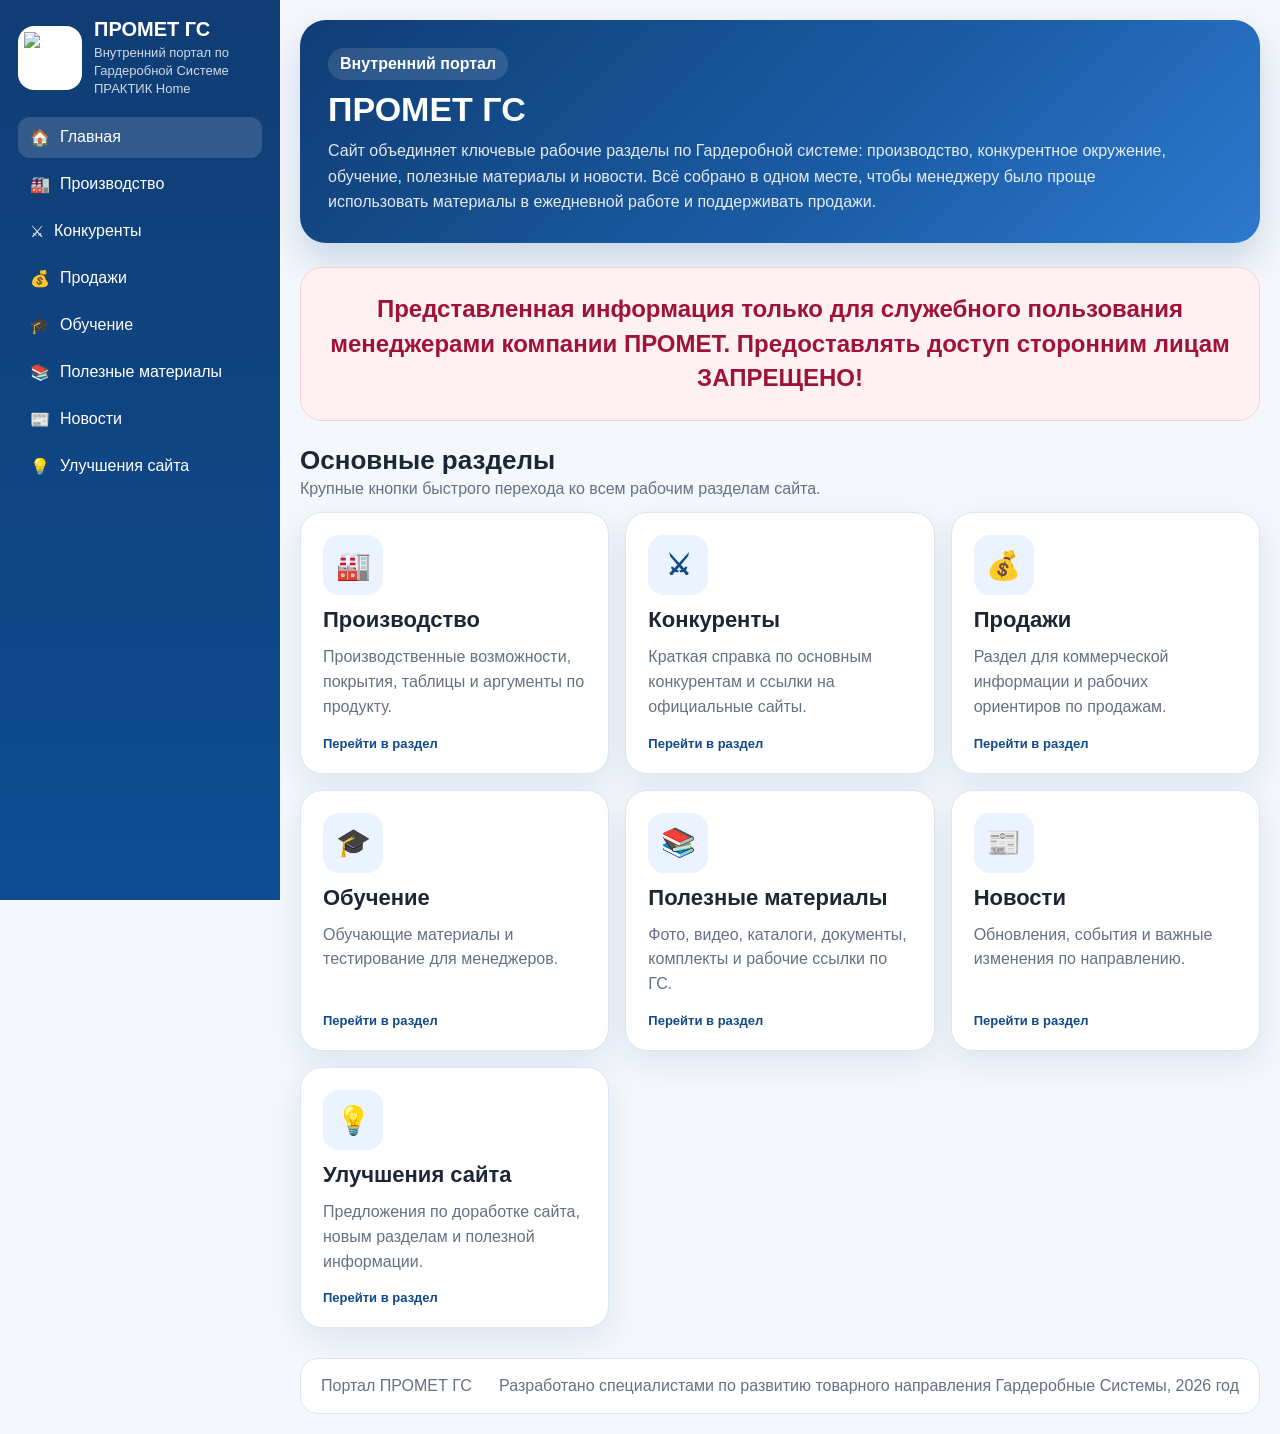
==== commit 73863350: "Add files via upload" ====
--- a/index.html
+++ b/index.html
@@ -1,1846 +1,288 @@
-<!doctype html>
-<html lang="ru">
-<head>
-<meta charset="utf-8"/>
-<meta name="viewport" content="width=device-width, initial-scale=1"/>
-<title>Производственные возможности ПРОМЕТ</title>
-<style>
-:root {
-  --bg:#f3f7fb;
-  --card:#ffffff;
-  --line:#e4edf7;
-  --brand:#114a8b;
-  --text:#172233;
-  --muted:#6b7280;
-}
-* { box-sizing:border-box; }
-body {
-  margin:0;
-  font-family:Inter, Segoe UI, Arial, sans-serif;
-  background:var(--bg);
-  color:var(--text);
-}
-.page {
-  max-width:1600px;
-  margin:0 auto;
-  padding:16px;
-}
-.header {
-  background:linear-gradient(135deg,#103d74 0%,#1a5ca4 100%);
-  color:#fff;
-  padding:18px 22px;
-  border-radius:18px;
-  margin-bottom:16px;
-  box-shadow:0 12px 30px rgba(17,74,139,.16);
-}
-.header h1 {
-  margin:0;
-  font-size:24px;
-  line-height:1.2;
-}
-.panel {
-  background:var(--card);
-  border-radius:18px;
-  padding:12px;
-  box-shadow:0 12px 30px rgba(0,0,0,.08);
-}
-.tableWrap {
-  overflow:auto;
-  border-radius:14px;
-  border:1px solid var(--line);
-}
-table {
-  width:100%;
-  min-width:1320px;
-  border-collapse:collapse;
-  table-layout:fixed;
-  background:#fff;
-}
-th, td {
-  padding:12px;
-  border-bottom:1px solid var(--line);
-  text-align:left;
-  vertical-align:top;
-}
-th {
-  background:#f3f7fc;
-  position:sticky;
-  top:0;
-  font-size:12px;
-  text-transform:uppercase;
-  z-index:2;
-}
-tbody tr:nth-child(even) { background:#fbfdff; }
-tbody tr:hover { background:#f6faff; }
-th:nth-child(1), td:nth-child(1) { width:62px; }
-th:nth-child(2), td:nth-child(2) { width:120px; }
-th:nth-child(3), td:nth-child(3) { width:300px; }
-th:nth-child(4), td:nth-child(4) { width:300px; }
-th:nth-child(5), td:nth-child(5) { width:350px; }
-th:nth-child(6), td:nth-child(6) { width:220px; }
-.numCell { font-weight:700; }
-.thumbWrap {
-  width:92px;
-  height:92px;
-  border:1px solid var(--line);
-  border-radius:14px;
-  background:#fff;
-  display:flex;
-  align-items:center;
-  justify-content:center;
-  overflow:hidden;
-}
-.thumb {
-  display:block;
-  width:84px;
-  height:84px;
-  object-fit:contain;
-  object-position:center;
-  cursor:pointer;
-}
-.name { font-weight:700; line-height:1.35; }
-.pre {
-  white-space:pre-line;
-  line-height:1.45;
-  overflow-wrap:anywhere;
-}
-.batch {
-  font-weight:700;
-  color:#0e4a8d;
-  background:#f7fbff;
-}
-
-/* Mobile accordion */
-.accordion {
-  display:none;
-}
-.accItem {
-  border:1px solid var(--line);
-  border-radius:14px;
-  margin-bottom:12px;
-  overflow:hidden;
-  background:#fff;
-}
-.accHeader {
-  display:flex;
-  align-items:center;
-  gap:12px;
-  padding:12px;
-  background:#f8fbff;
-  cursor:pointer;
-}
-.accImgWrap {
-  width:70px;
-  height:70px;
-  flex:0 0 70px;
-  border:1px solid var(--line);
-  border-radius:12px;
-  background:#fff;
-  display:flex;
-  align-items:center;
-  justify-content:center;
-  overflow:hidden;
-}
-.accHeader img {
-  display:block;
-  width:62px;
-  height:62px;
-  object-fit:contain;
-  object-position:center;
-}
-.accText {
-  min-width:0;
-  flex:1 1 auto;
-}
-.accTitle {
-  font-weight:700;
-  font-size:14px;
-  line-height:1.35;
-}
-.accSub {
-  font-size:12px;
-  color:var(--muted);
-  margin-top:4px;
-}
-.accArrow {
-  margin-left:auto;
-  font-weight:700;
-  color:#174c8f;
-  transition:transform .2s ease;
-  flex:0 0 auto;
-}
-.accItem.open .accArrow {
-  transform:rotate(180deg);
-}
-.accBody {
-  display:none;
-  padding:12px;
-  border-top:1px solid var(--line);
-}
-.accItem.open .accBody {
-  display:block;
-}
-.accSection {
-  margin-top:10px;
-  padding:10px 12px;
-  border-radius:10px;
-  background:#fbfdff;
-  border:1px solid #edf3fa;
-}
-.accSection:first-child {
-  margin-top:0;
-}
-.accLabel {
-  display:block;
-  margin-bottom:6px;
-  color:var(--brand);
-  font-weight:800;
-  font-size:12px;
-  text-transform:uppercase;
-}
-.accBatch {
-  background:#f0f7ff;
-  border-color:#d8e9ff;
-  color:#0e4a8d;
-  font-weight:700;
-}
-
-.modal {
-  position:fixed;
-  inset:0;
-  background:rgba(0,0,0,.78);
-  display:none;
-  align-items:center;
-  justify-content:center;
-  z-index:9998;
-  padding:20px;
-}
-.modal img {
-  max-width:92%;
-  max-height:86vh;
-  border-radius:14px;
-  background:#fff;
-}
-
-@media (max-width: 900px) {
-  .page { padding:10px; }
-  .header {
-    padding:16px;
-    border-radius:16px;
-  }
-  .header h1 {
-    font-size:22px;
-  }
-  .tableWrap {
-    display:none;
-  }
-  .accordion {
-    display:block;
-  }
-}
-</style>
-</head>
-<body>
-<div class="page">
-  <div class="header">
-    <h1>Производственные возможности ПРОМЕТ по Гардеробной Системе ПРАКТИК HOME</h1>
-  </div>
-  <div class="panel">
-    <div class="tableWrap">
-      <table>
-        <thead>
-          <tr>
-            <th>№</th>
-            <th>Фото</th>
-            <th>Наименование</th>
-            <th>Как изготавливают</th>
-            <th>Производственные возможности</th>
-            <th>Партия, шт.</th>
-          </tr>
-        </thead>
-        <tbody>
-          
-    <tr>
-      <td class="numCell">1</td>
-      <td><div class="thumbWrap"><img class="thumb" src="[data-uri]" alt="Разделитель полки-корзины ПРАКТИК Home GPd" onclick="showImg(this.src)"></div></td>
-      <td class="name">Разделитель полки-корзины ПРАКТИК Home GPd</td>
-      <td class="pre">Из полипропилена, аналогично пластиковым корзинам ГС. Метод изготовления - литье в форму. Форма имеет определенные габариты, которые не меняются. Можно убрать знак &quot;ПРАКТИК Home&quot;</td>
-      <td class="pre">Цвет: изготовить партию в другом цвете из полипропилена. В СС будет включен краситель для пластика.
-
-Материал: вариант бесцветного поликорбаната. Более хрупкий и дорогостоящий материал.
-
-Убрать лого ПРАКТИК: знаки без логотипа</td>
-      <td class="batch pre">Цвет - 400
-Материал - 400
-Лого - 400</td>
-    </tr>
-    <tr>
-      <td class="numCell">2</td>
-      <td><div class="thumbWrap"><img class="thumb" src="[data-uri]" alt="Разделитель полки Практик Home GSd" onclick="showImg(this.src)"></div></td>
-      <td class="name">Разделитель полки Практик Home GSd</td>
-      <td class="pre">Стальной пруток 5 мм гнут на гибочном станке, далее покрывают антикоррозионным составом на основе цинка.</td>
-      <td class="pre">Размер: возможно изменение высоты и глубины.
-
-Внимание: при порошком окрашивании, разделитель полки не залезает  &quot;лапкой фиксации&quot; между прутками, поэтому не красим</td>
-      <td class="batch pre">100</td>
-    </tr>
-    <tr>
-      <td class="numCell">3</td>
-      <td><div class="thumbWrap"><img class="thumb" src="[data-uri]" alt="Рельс несущий ПРАКТИК Home GR" onclick="showImg(this.src)"></div></td>
-      <td class="name">Рельс несущий ПРАКТИК Home GR</td>
-      <td class="pre">Из листовой стали 1.2 мм методом проката. Форму (профиль) изменить нельзя.</td>
-      <td class="pre">Цвет: 
-1. Стандартные RAL, используемые в компании.
-2. Нестандартный цвет. Срок сдачи СЗ больше из-за ожидания краски. 
-
-Длина: возможна настройка линии на другую длину. Срок сдачи СЗ более 1  месяца.</td>
-      <td class="batch pre">1. - 480
-2. - 1008
-Длина: 1008</td>
-    </tr>
-    <tr>
-      <td class="numCell">4</td>
-      <td><div class="thumbWrap"><img class="thumb" src="[data-uri]" alt="Стойка ПРАКТИК Home GS" onclick="showImg(this.src)"></div></td>
-      <td class="name">Стойка ПРАКТИК Home GS</td>
-      <td class="pre">Из листовой стали 1.5 мм методом проката. Форму (профиль), шаг и размер перфорации изменить нельзя.</td>
-      <td class="pre">Цвет: 
-1. Стандартные RAL, используемые в компании.
-2. Нестандартный цвет. Срок сдачи СЗ больше из-за ожидания краски. 
-
-Длина: возможна настройка линии на другую длину. Срок сдачи СЗ более 1  месяца.</td>
-      <td class="batch pre">1. - 480
-2. - 1008
-Длина: 1008</td>
-    </tr>
-    <tr>
-      <td class="numCell">5</td>
-      <td><div class="thumbWrap"><img class="thumb" src="[data-uri]" alt="Кронштейн полки ПРАКТИК Home GBr" onclick="showImg(this.src)"></div></td>
-      <td class="name">Кронштейн полки ПРАКТИК Home GBr</td>
-      <td class="pre">Из листовой стали 1.2 мм вырезается заготовка на лазере. Гибка заготовки происходит в гибочном штампе. Возможно гнуть кронштейны до 500 мм.</td>
-      <td class="pre">Цвет:
-1. Стандартные RAL, используемые в компании.
-2. Нестандартный цвет. Срок сдачи СЗ больше из-за ожидания краски. 
-
-Размер, количество отверстий, лого:
-Убрать лого ПРАКТИК, уменьшить размер кронштейна (высота и длина), убрать &quot;ненужные&quot; для заказчика отверстия - МОЖНО. Максимальный размер кронштейна не больше 500 мм, ограничение размера гибочного штампа</td>
-      <td class="batch pre">1. - 480
-2. - 960
-Размер: 1040</td>
-    </tr>
-    <tr>
-      <td class="numCell">6</td>
-      <td><div class="thumbWrap"><img class="thumb" src="[data-uri]" alt="Полка сетчатая ПРАКТИК Home GSh" onclick="showImg(this.src)"></div></td>
-      <td class="name">Полка сетчатая ПРАКТИК Home GSh</td>
-      <td class="pre">Из прутков диаметром 6 (ребра) и 2.5 мм. На первом этапе пруток выпрямляют и режут необходимого размера. Далее прутки укладывают в бункер машины автоматической сварки полок, которая  раскладывает прутки в кондуктор и сваривает в единое целое.</td>
-      <td class="pre">Цвет:
-1. Стандартные RAL, используемые в компании.
-2. Нестандартный цвет. Срок сдачи СЗ больше из-за ожидания краски. 
-
-Размеры: изменить ширину и длину полки, толщину и шаг укладки прутка (расстояние между пруками) можно при настойке оборудования и изготовления кондуктора под нужный размер. Данные изменения целесообразны при больших заказах (от 1000 шт). Ограничение размеров полок по длине - 1214 мм и ширине - 600 мм.</td>
-      <td class="batch pre">1. - 400
-2. - 800
-Размер: 1000</td>
-    </tr>
-    <tr>
-      <td class="numCell">7</td>
-      <td><div class="thumbWrap"><img class="thumb" src="[data-uri]" alt="Рама выдвижная ПРАКТИК Home GFB" onclick="showImg(this.src)"></div></td>
-      <td class="name">Рама выдвижная ПРАКТИК Home GFB</td>
-      <td class="pre">Рама состоит из двух частей: базы (П-образная часть) и выдвижной рамы. Базу  изготавливают из листовой стали методом проката, далее гнут на трубогибе и пробивают отверстия с &quot;язычками&quot; фиксации штампом. Выдвижная рамка режется на лазере, далее заготовка гнётся и фиксируется в кондукторе для последующей сварки с направляющими на сварочном полуавтомате. Ролики приклепываю на спец инструменте.</td>
-      <td class="pre">Цвет:
-1. Стандартные RAL, используемые в компании.
-2. Нестандартный цвет. Срок сдачи СЗ больше из-за ожидания краски. 
-Размеры: при большом заказе (от 600 штук) возможно изменение ширины рамы</td>
-      <td class="batch pre">1. - 400
-2. - 600
-Размер: 600</td>
-    </tr>
-    <tr>
-      <td class="numCell">8</td>
-      <td><div class="thumbWrap"><img class="thumb" src="[data-uri]" alt="Корзина мелкосетчатая ПРАКТИК Home GBM" onclick="showImg(this.src)"></div></td>
-      <td class="name">Корзина мелкосетчатая ПРАКТИК Home GBM</td>
-      <td class="pre">Сетка ЦПВС изготавливается на просечно-вытяжном станке. Форму сетке придают штампы, которые имею фиксированные размеры, т.е.  изменить их нельзя, соответственно размеры корзин тоже. Варится в ручную (боковые стенки + центральная часть) с помощью спец.инструментов. На заключительном этапе обжимка окантовки корзины с помощью штампа.</td>
-      <td class="pre">Цвет:
-1. Стандартные RAL, используемые в компании.
-2. Нестандартный цвет. Срок сдачи СЗ больше из-за ожидания краски. 
-Возможно убрать ручку и ребро жесткости на дне корзин СС минус 5%</td>
-      <td class="batch pre">1. - 120
-2. - 240
-Ручка и ребро: 120</td>
-    </tr>
-    <tr>
-      <td class="numCell">9</td>
-      <td><div class="thumbWrap"><img class="thumb" src="[data-uri]" alt="Корзина пластиковая ПРАКТИК Home GBP" onclick="showImg(this.src)"></div></td>
-      <td class="name">Корзина пластиковая ПРАКТИК Home GBP</td>
-      <td class="pre">Изготавливают из полипропилена. Метод изготовления: литье в форму. Форма имеет определенные размеры, которые не меняются.</td>
-      <td class="pre">Цвет:
-Возможно изготовить партию в другом цвете, в СС будет включен краситель для пластика.
-Можно убрать логотип ПРАКТИК с ручки.</td>
-      <td class="batch pre">Цвет: 100
-Лого: 100</td>
-    </tr>
-    <tr>
-      <td class="numCell">10</td>
-      <td><div class="thumbWrap"><img class="thumb" src="[data-uri]" alt="Обувница ПРАКТИК Home GO" onclick="showImg(this.src)"></div></td>
-      <td class="name">Обувница ПРАКТИК Home GO</td>
-      <td class="pre">Из прутков диаметром 6 (ребра) и 2.5 мм. На первом этапе пруток выпрямляют и режут необходимого размера. Далее прутки укладывают в бункер машины автоматической сварки полок, которая  раскладывает прутки в кондуктор и сваривает в единое целое. На следующем этапе происходит гибка и сварка с торцевыми пластинками</td>
-      <td class="pre">Цвет:
-1. Стандартные RAL, используемые в компании.
-2. Нестандартный цвет. Срок сдачи СЗ больше из-за ожидания краски. 
-Размер: возможно изменение ширины до 900 мм. Целесообразно при большом заказе (от 300-400 штук)</td>
-      <td class="batch pre">1. - 100
-2. - 300
-Размер: 300</td>
-    </tr>
-    <tr>
-      <td class="numCell">11</td>
-      <td><div class="thumbWrap"><img class="thumb" src="[data-uri]" alt="Обувница выдвижная ПРАКТИК Home GOV" onclick="showImg(this.src)"></div></td>
-      <td class="name">Обувница выдвижная ПРАКТИК Home GOV</td>
-      <td class="pre">Рама состоит из двух частей: базы (П-образная часть) и выдвижной части. Базу изготавливают из листовой стали методом проката, далее гнут на трубогибе и пробивают отверстия с &quot;язычками&quot; фиксации штампом. Выдвижная часть режется на лазере, далее заготовка гнётся и фиксируется в кондукторе для последующей сварки с направляющими на сварочном полуавтомате. Мелкая сетка изготавливается на просечновытяжном станке с пропусками, обеспечивая кромку по торцам обувницы.Сетку гнут на гибочном станке. Ролики приклепываю на спец инструменте.</td>
-      <td class="pre">Цвет:
-1. Стандартные RAL, используемые в компании.
-2. Нестандартный цвет. Срок сдачи СЗ больше из-за ожидания краски. 
-Размер: возможно изменение ширины до 900 мм. Целесообразно при большом заказе (от 200 штук)</td>
-      <td class="batch pre">1. - 100
-2. - 300
-Размер: 200</td>
-    </tr>
-    <tr>
-      <td class="numCell">12</td>
-      <td><div class="thumbWrap"><img class="thumb" src="[data-uri]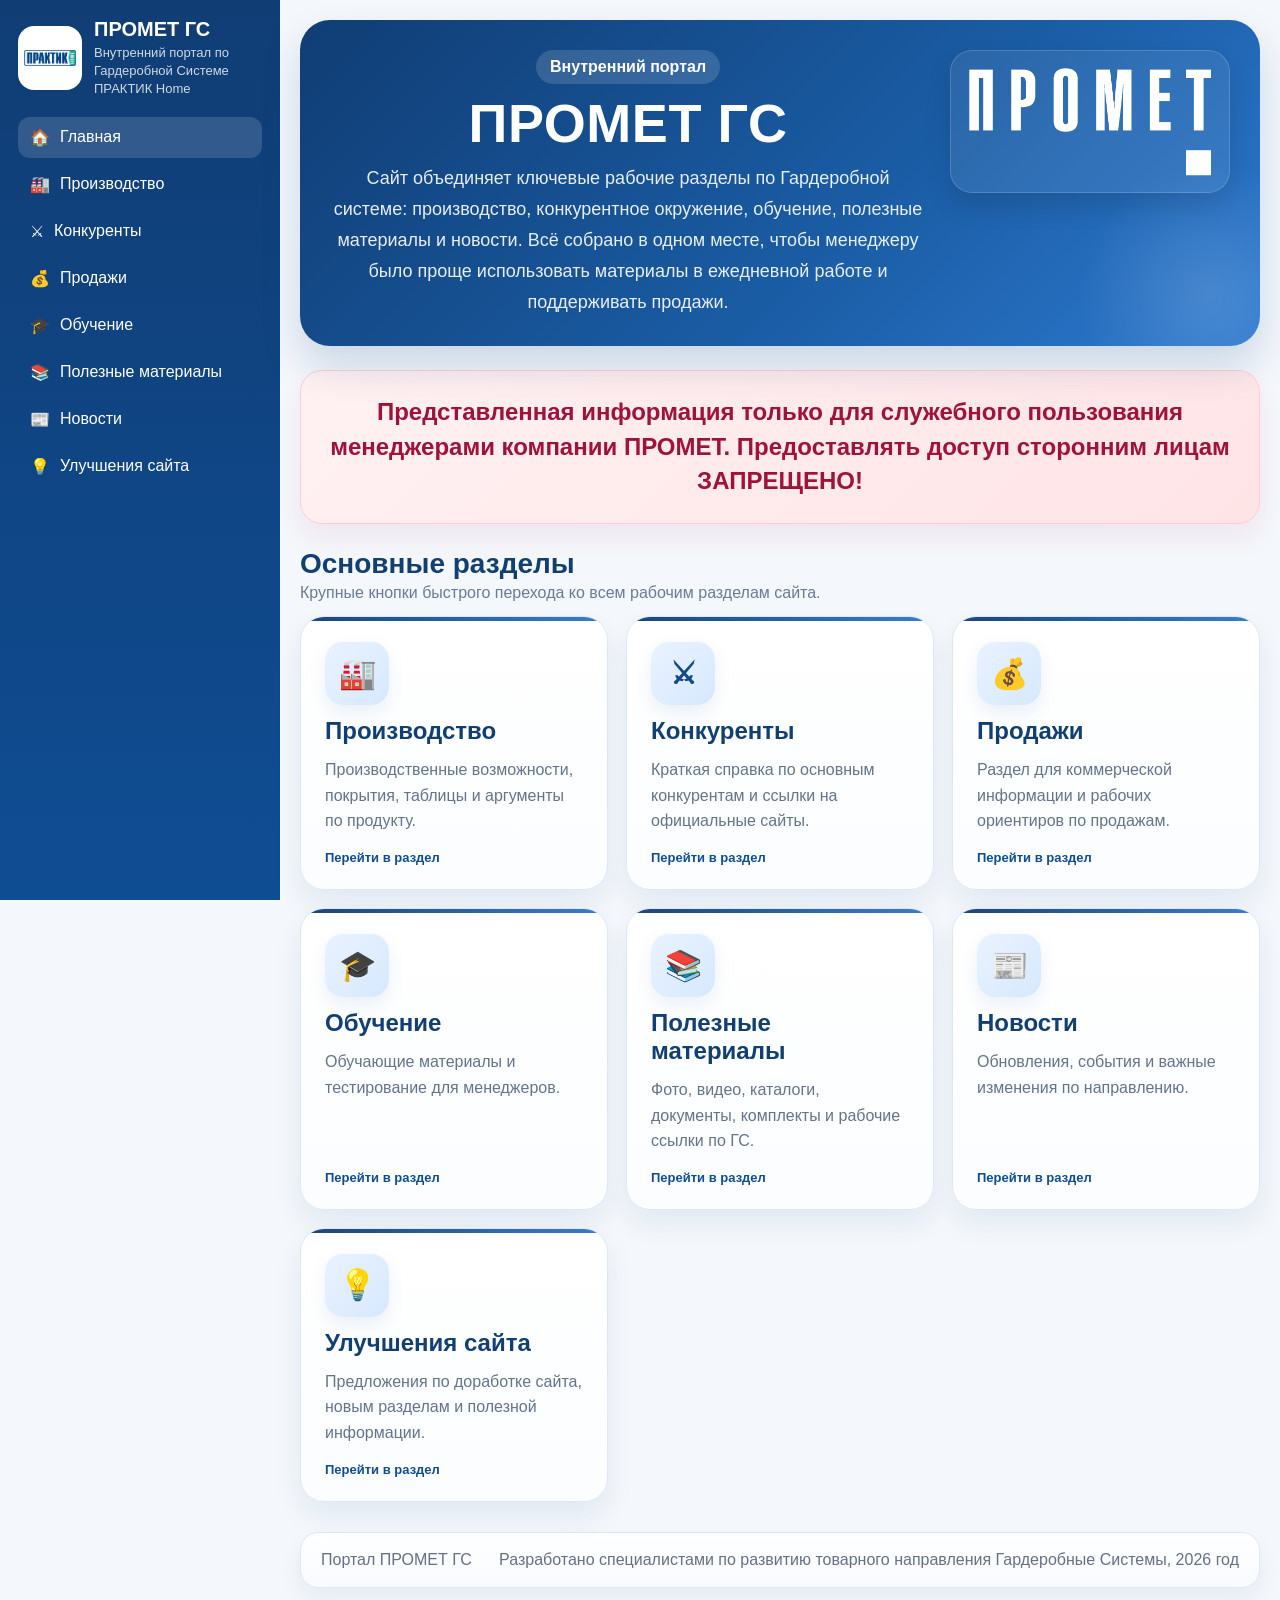
==== commit f714f7f9: "Update index.html" ====
--- a/index.html
+++ b/index.html
@@ -244,6 +244,197 @@
 @media (max-width:1180px){.home-intro,.section-links-grid,.competitor-grid{grid-template-columns:1fr 1fr}}
 @media (max-width:960px){.home-intro,.section-links-grid,.competitor-grid{grid-template-columns:1fr}.section-button{min-height:auto}}
 
+
+/* ===== Dashboard style for home page ===== */
+.hero-simple{
+  position:relative;
+  display:grid;
+  grid-template-columns: 1.2fr auto;
+  align-items:center;
+  gap:24px;
+  background:linear-gradient(135deg,#103d74 0%,#1a5ca4 58%,#2d79cf 100%);
+  color:#fff;
+  border-radius:30px;
+  padding:30px 30px 28px;
+  box-shadow:0 20px 38px rgba(17,74,139,.18);
+  overflow:hidden;
+}
+.hero-simple::after{
+  content:'';
+  position:absolute;
+  inset:auto -80px -80px auto;
+  width:260px;
+  height:260px;
+  border-radius:50%;
+  background:radial-gradient(circle, rgba(255,255,255,.14) 0%, rgba(255,255,255,0) 72%);
+  pointer-events:none;
+}
+.hero-simple .hero-copy{
+  text-align:center;
+  max-width:980px;
+  margin:0 auto;
+}
+.hero-simple .hero-slogan{
+  display:inline-flex;
+  align-items:center;
+  justify-content:center;
+  padding:8px 14px;
+  border-radius:999px;
+  background:rgba(255,255,255,.14);
+  margin:0 auto 12px;
+  font-weight:800;
+}
+.hero-simple h2{
+  margin:0 0 12px;
+  font-size:54px;
+  line-height:1.02;
+  letter-spacing:.01em;
+}
+.hero-simple p{
+  margin:0 auto;
+  color:rgba(255,255,255,.9);
+  line-height:1.72;
+  max-width:920px;
+  font-size:18px;
+}
+.hero-promet-logo{
+  width:280px;
+  max-width:100%;
+  display:flex;
+  align-items:center;
+  justify-content:center;
+  align-self:start;
+  justify-self:end;
+  background:rgba(255,255,255,.08);
+  border:1px solid rgba(255,255,255,.16);
+  border-radius:22px;
+  padding:16px 18px;
+  box-shadow:0 14px 26px rgba(0,0,0,.12);
+}
+.hero-promet-logo img{
+  display:block;
+  width:100%;
+  height:auto;
+  object-fit:contain;
+  filter:brightness(0) invert(1);
+}
+
+.danger-box{
+  font-size:24px;
+  line-height:1.45;
+  font-weight:900;
+  text-align:center;
+  padding:24px 26px;
+  border-radius:22px;
+  background:linear-gradient(135deg,#fff1f2 0%,#ffe4e6 100%);
+  border:1px solid #fecdd3;
+  box-shadow:0 14px 28px rgba(190,24,93,.08);
+}
+
+.section-head h3{
+  color:#123f72;
+  font-size:28px;
+}
+.section-head p{
+  color:#6b7b95;
+}
+.section-links-grid{
+  gap:18px;
+}
+.section-button{
+  position:relative;
+  overflow:hidden;
+  min-height:220px;
+  padding:24px;
+  border-radius:24px;
+  background:linear-gradient(180deg,#ffffff 0%,#fbfdff 100%);
+  border:1px solid #dce8f5;
+  box-shadow:0 14px 28px rgba(17,74,139,.08);
+  transition:transform .22s ease, box-shadow .22s ease, border-color .22s ease, background .22s ease;
+}
+.section-button::before{
+  content:'';
+  position:absolute;
+  left:0; top:0; right:0;
+  height:4px;
+  background:linear-gradient(90deg,#103d74 0%,#2d79cf 100%);
+  opacity:.96;
+}
+.section-button:hover{
+  transform:translateY(-6px);
+  box-shadow:0 20px 34px rgba(17,74,139,.14);
+  border-color:#b9d3f1;
+  background:#f8fbff;
+}
+.section-button .icon{
+  width:64px;
+  height:64px;
+  border-radius:18px;
+  background:linear-gradient(135deg,#eaf3ff 0%,#d6e8ff 100%);
+  color:#114a8b;
+  display:flex;
+  align-items:center;
+  justify-content:center;
+  font-size:30px;
+  font-weight:800;
+  box-shadow:inset 0 1px 0 rgba(255,255,255,.8), 0 8px 18px rgba(17,74,139,.08);
+}
+.section-button h4{
+  color:#123f72;
+  font-size:24px;
+}
+.section-button p{
+  color:#64748b;
+  line-height:1.6;
+}
+.section-button .meta{
+  color:#0f4d93;
+  font-weight:800;
+}
+
+.footer{
+  background:linear-gradient(180deg,#ffffff 0%,#f8fbff 100%);
+  border:1px solid #dce8f5;
+  box-shadow:0 12px 24px rgba(17,74,139,.06);
+}
+
+@media (max-width: 1180px){
+  .hero-simple{
+    grid-template-columns:1fr;
+    text-align:center;
+  }
+  .hero-simple .hero-copy{
+    text-align:center;
+  }
+  .hero-promet-logo{
+    justify-self:center;
+    align-self:center;
+    width:240px;
+  }
+}
+@media (max-width: 720px){
+  .hero-simple{
+    padding:22px 18px 20px;
+    border-radius:24px;
+    gap:16px;
+  }
+  .hero-simple h2{
+    font-size:38px;
+  }
+  .hero-simple p{
+    font-size:16px;
+  }
+  .hero-promet-logo{
+    width:190px;
+    padding:12px 14px;
+    border-radius:18px;
+  }
+  .danger-box{
+    font-size:18px;
+    padding:18px 16px;
+  }
+}
+
 </style></head><body>
 <div class='layout'>
 <aside class='sidebar'>
@@ -256,13 +447,18 @@
 
 
 <section class='hero-simple'>
-  <div class='hero-slogan'>Внутренний портал</div>
-  <h2>ПРОМЕТ ГС</h2>
-  <p>Сайт объединяет ключевые рабочие разделы по Гардеробной системе: производство, конкурентное окружение, обучение, полезные материалы и новости. Всё собрано в одном месте, чтобы менеджеру было проще использовать материалы в ежедневной работе и поддерживать продажи.</p>
+  <div class='hero-copy'>
+    <div class='hero-slogan'>Внутренний портал</div>
+    <h2>ПРОМЕТ ГС</h2>
+    <p>Сайт объединяет ключевые рабочие разделы по Гардеробной системе: производство, конкурентное окружение, обучение, полезные материалы и новости. Всё собрано в одном месте, чтобы менеджеру было проще использовать материалы в ежедневной работе и поддерживать продажи.</p>
+  </div>
+  <div class='hero-promet-logo'>
+    <img src='[data-uri]' alt='ПРОМЕТ'>
+  </div>
 </section>
 
 <section class='section'>
-  <div class='danger-box' style='font-size:24px;line-height:1.45;font-weight:900;text-align:center;padding:24px 26px;border-radius:22px;'>Представленная информация только для служебного пользования менеджерами компании ПРОМЕТ. Предоставлять доступ сторонним лицам ЗАПРЕЩЕНО!</div>
+  <div class='danger-box'>Представленная информация только для служебного пользования менеджерами компании ПРОМЕТ. Предоставлять доступ сторонним лицам ЗАПРЕЩЕНО!</div>
 </section>
 
 
@@ -285,4 +481,4 @@
 const drawer=document.getElementById('drawer');document.querySelectorAll('[data-open-menu]').forEach(b=>b.onclick=()=>drawer.classList.add('open'));document.querySelectorAll('[data-close-menu]').forEach(b=>b.onclick=()=>drawer.classList.remove('open'));if(drawer)drawer.addEventListener('click',e=>{if(e.target===drawer)drawer.classList.remove('open')});
 document.querySelectorAll('.acc-head').forEach(h=>h.addEventListener('click',()=>h.parentElement.classList.toggle('open')));
 document.querySelectorAll('.tab-btn').forEach(btn=>btn.addEventListener('click',()=>{const wrap=btn.closest('[data-tabs]');wrap.querySelectorAll('.tab-btn').forEach(b=>b.classList.remove('active'));wrap.querySelectorAll('.tab-panel').forEach(p=>p.classList.remove('active'));btn.classList.add('active');wrap.querySelector('#'+btn.dataset.target).classList.add('active');}));
-</script></body></html>+</script></body></html>
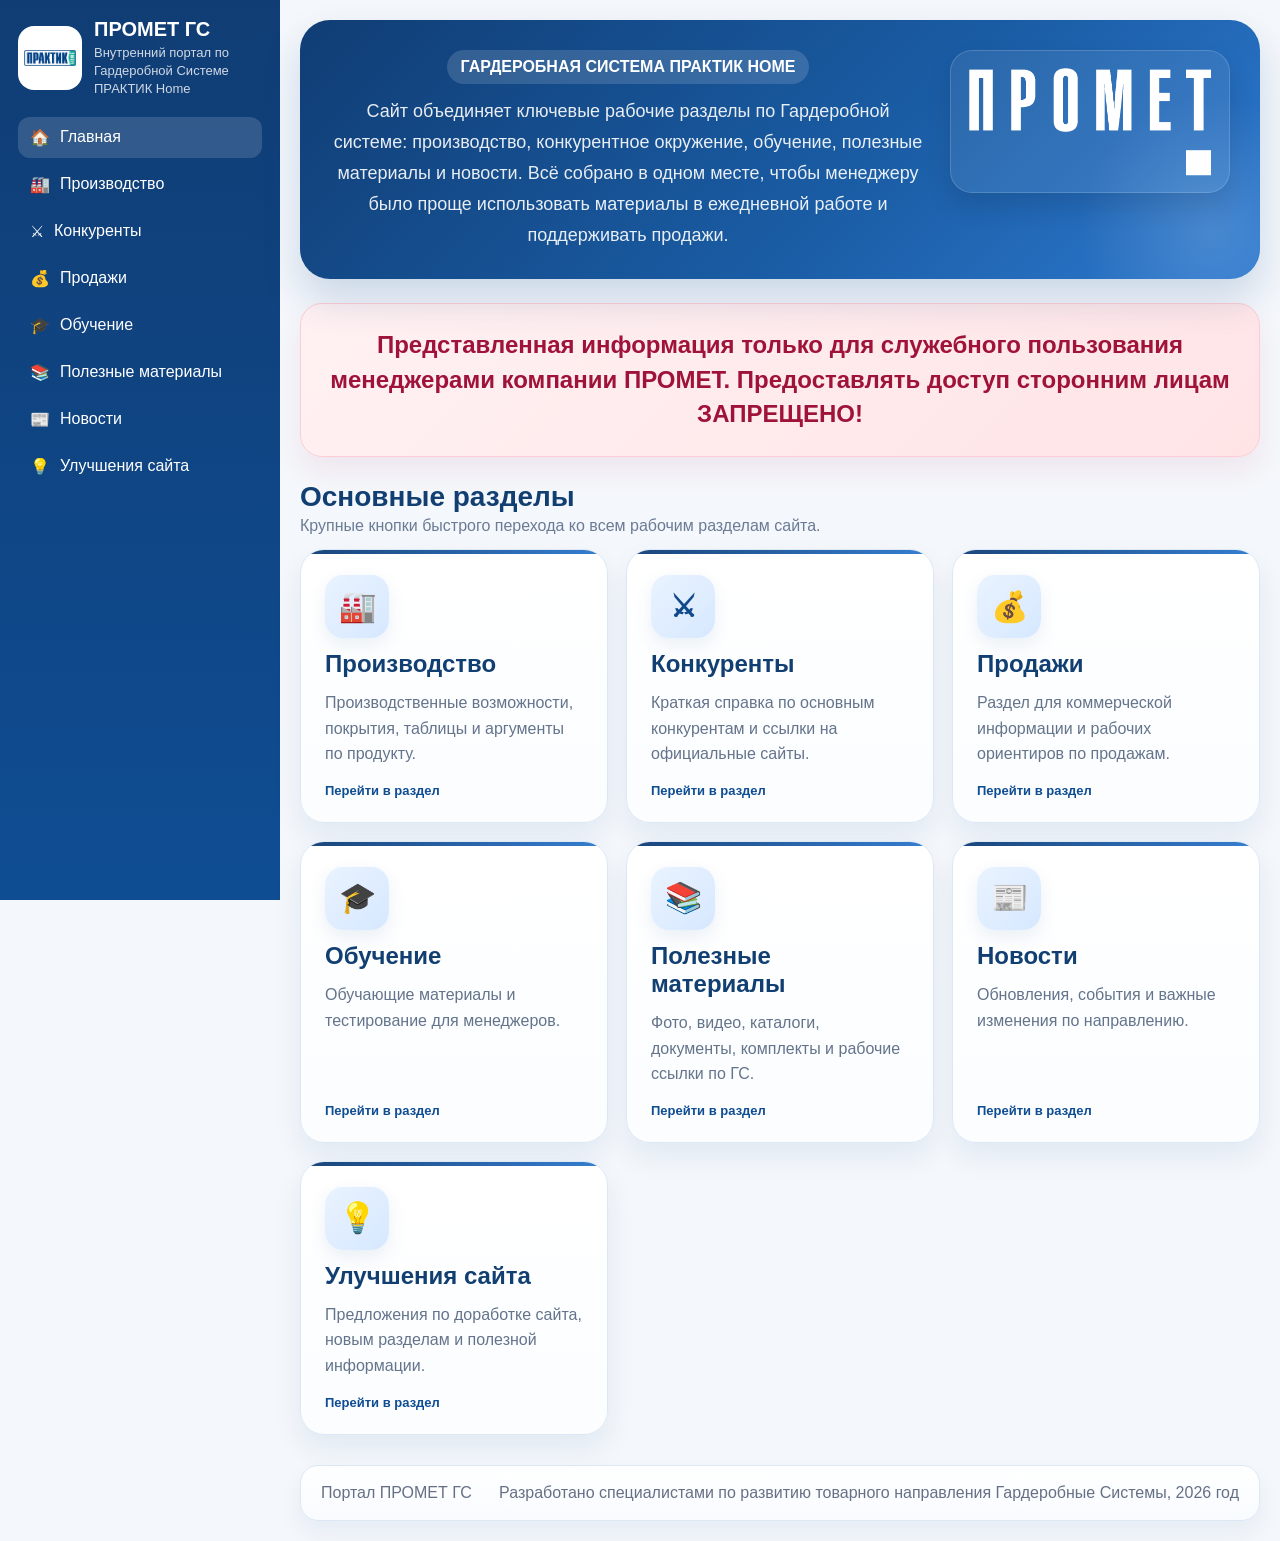
==== commit c5b22c27: "Update index.html" ====
--- a/index.html
+++ b/index.html
@@ -448,9 +448,8 @@
 
 <section class='hero-simple'>
   <div class='hero-copy'>
-    <div class='hero-slogan'>Внутренний портал</div>
-    <h2>ПРОМЕТ ГС</h2>
-    <p>Сайт объединяет ключевые рабочие разделы по Гардеробной системе: производство, конкурентное окружение, обучение, полезные материалы и новости. Всё собрано в одном месте, чтобы менеджеру было проще использовать материалы в ежедневной работе и поддерживать продажи.</p>
+    <div class='hero-slogan'>ГАРДЕРОБНАЯ СИСТЕМА ПРАКТИК HOME</div>
+      <p>Сайт объединяет ключевые рабочие разделы по Гардеробной системе: производство, конкурентное окружение, обучение, полезные материалы и новости. Всё собрано в одном месте, чтобы менеджеру было проще использовать материалы в ежедневной работе и поддерживать продажи.</p>
   </div>
   <div class='hero-promet-logo'>
     <img src='[data-uri]' alt='ПРОМЕТ'>
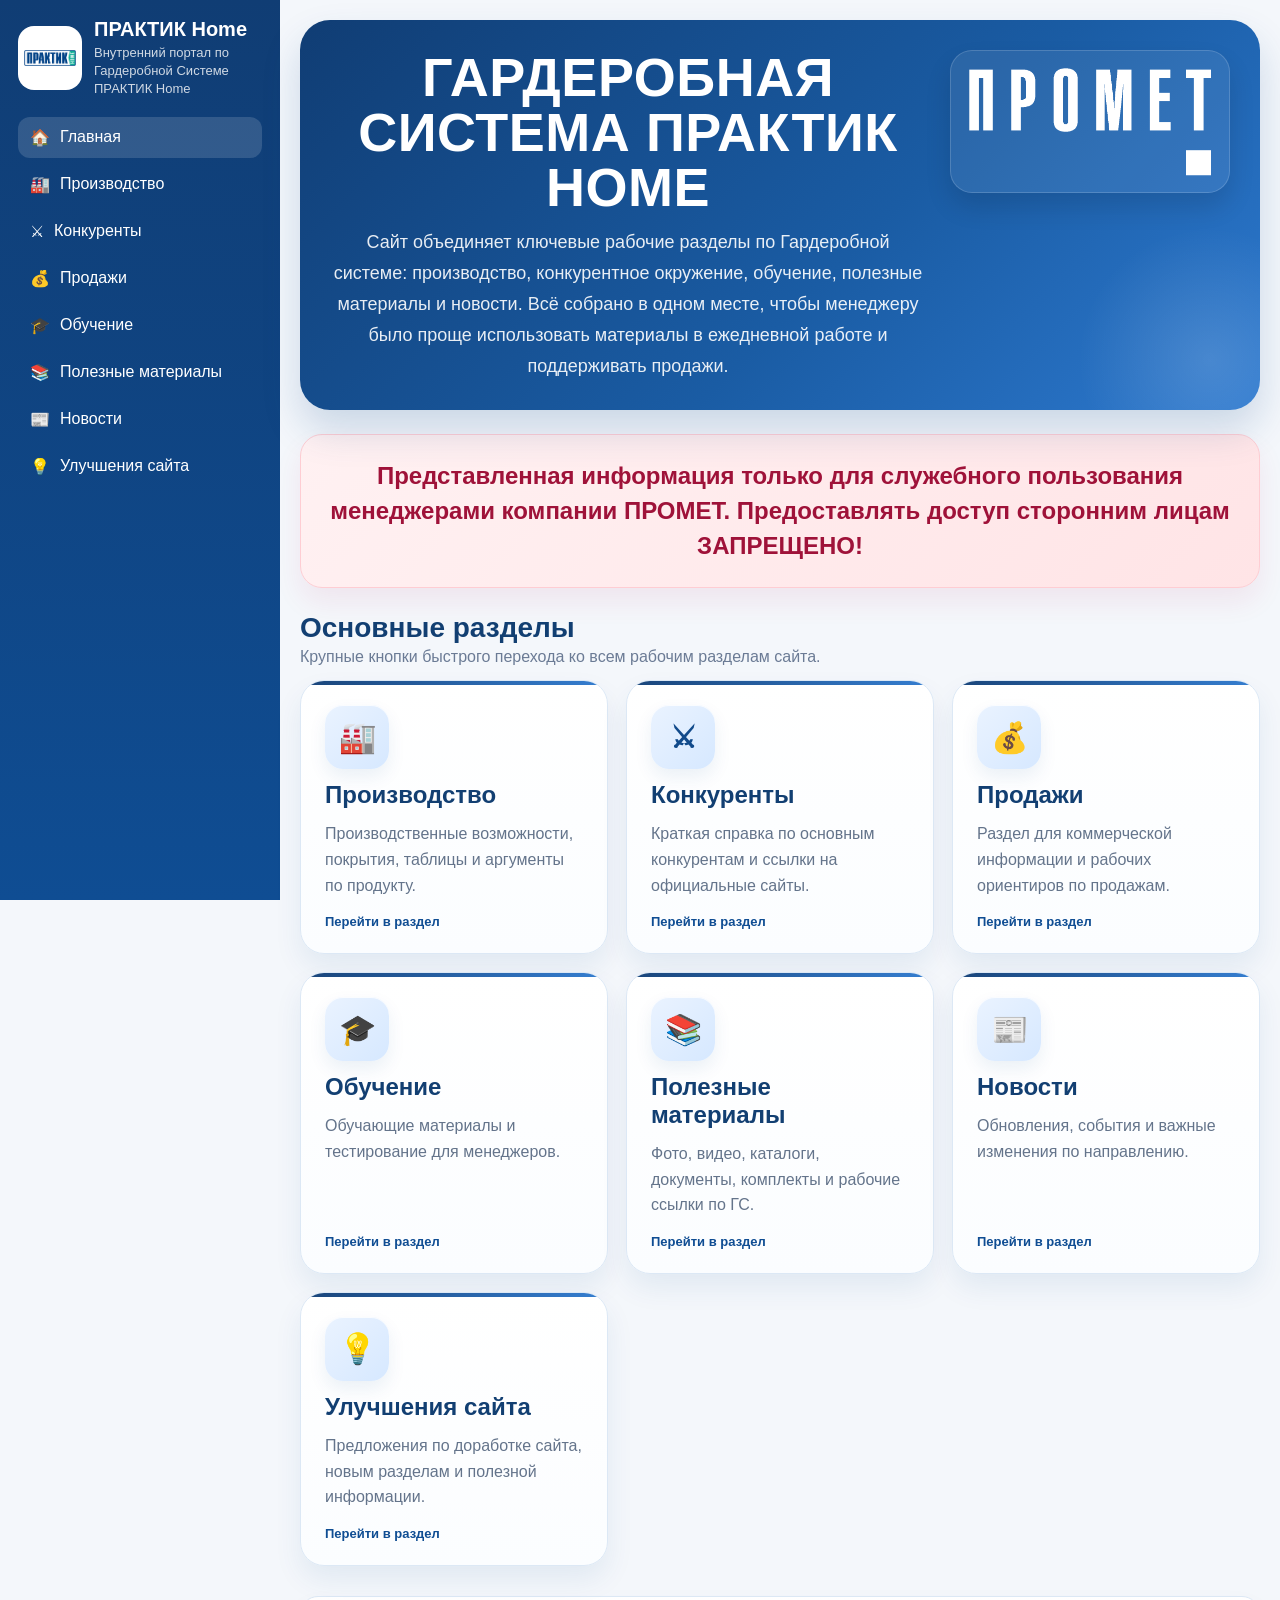
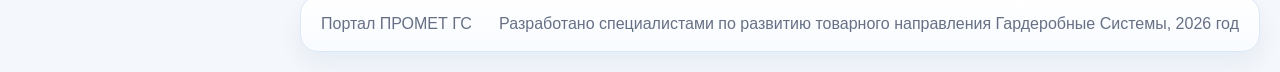
==== commit a9b46532: "Update index.html" ====
--- a/index.html
+++ b/index.html
@@ -438,7 +438,7 @@
 </style></head><body>
 <div class='layout'>
 <aside class='sidebar'>
-<a class='brand-link' href='index.html'><div class='brand-logo-wrap'><img class='brand-logo' src='assets/praktik_home.png' alt='ПРАКТИК Home'></div><div class='brand-copy'><h1>ПРОМЕТ ГС</h1><p>Внутренний портал по Гардеробной Системе ПРАКТИК Home</p></div></a>
+<a class='brand-link' href='index.html'><div class='brand-logo-wrap'><img class='brand-logo' src='assets/praktik_home.png' alt='ПРАКТИК Home'></div><div class='brand-copy'><h1>ПРАКТИК Home</h1><p>Внутренний портал по Гардеробной Системе ПРАКТИК Home</p></div></a>
 <nav class='nav'><a href='index.html' class='active'><span>🏠</span><span>Главная</span></a><a href='production.html' class=''><span>🏭</span><span>Производство</span></a><a href='competitors.html' class=''><span>⚔</span><span>Конкуренты</span></a><a href='sales.html' class=''><span>💰</span><span>Продажи</span></a><a href='training.html' class=''><span>🎓</span><span>Обучение</span></a><a href='tools.html' class=''><span>📚</span><span>Полезные материалы</span></a><a href='news.html' class=''><span>📰</span><span>Новости</span></a><a href='feedback.html' class=''><span>💡</span><span>Улучшения сайта</span></a></nav>
 </aside>
 <main class='content'>
@@ -448,8 +448,8 @@
 
 <section class='hero-simple'>
   <div class='hero-copy'>
-    <div class='hero-slogan'>ГАРДЕРОБНАЯ СИСТЕМА ПРАКТИК HOME</div>
-      <p>Сайт объединяет ключевые рабочие разделы по Гардеробной системе: производство, конкурентное окружение, обучение, полезные материалы и новости. Всё собрано в одном месте, чтобы менеджеру было проще использовать материалы в ежедневной работе и поддерживать продажи.</p>
+    <h2>ГАРДЕРОБНАЯ СИСТЕМА ПРАКТИК HOME</h2>
+    <p>Сайт объединяет ключевые рабочие разделы по Гардеробной системе: производство, конкурентное окружение, обучение, полезные материалы и новости. Всё собрано в одном месте, чтобы менеджеру было проще использовать материалы в ежедневной работе и поддерживать продажи.</p>
   </div>
   <div class='hero-promet-logo'>
     <img src='[data-uri]' alt='ПРОМЕТ'>
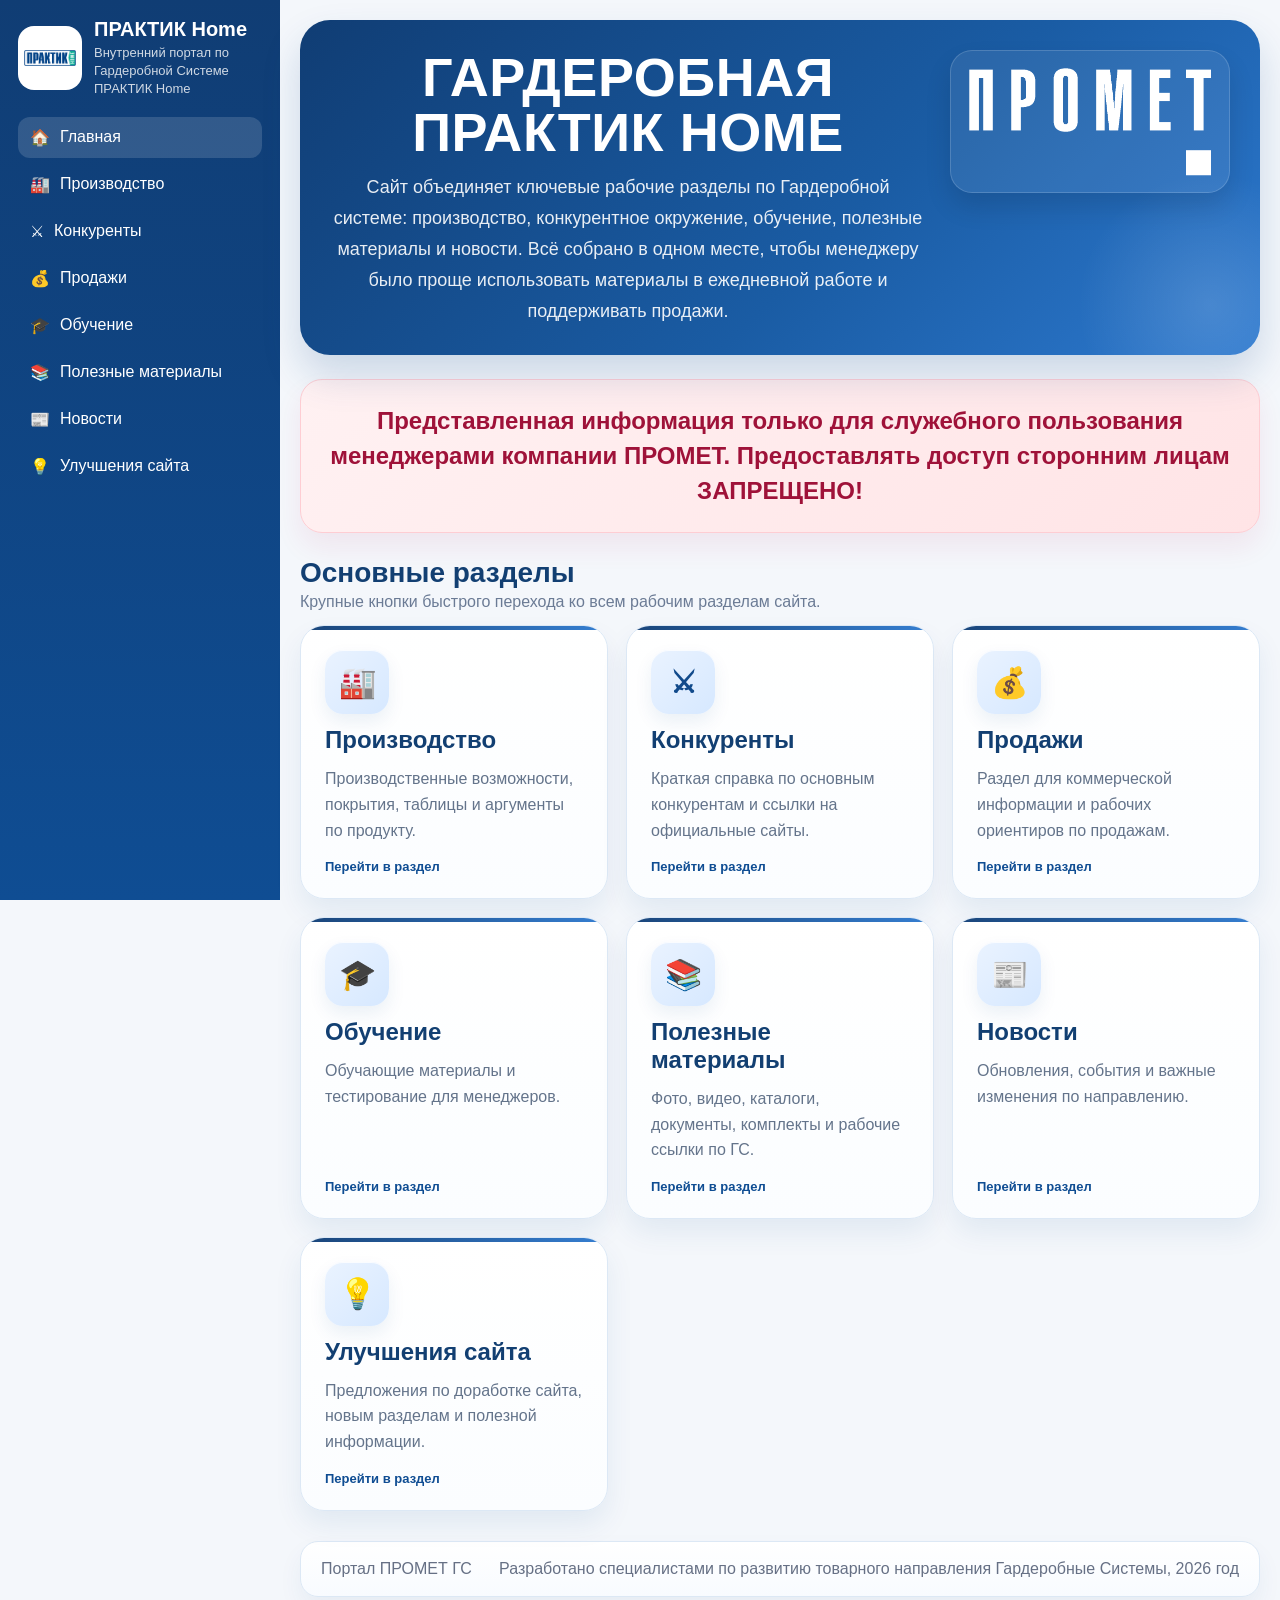
==== commit 9f75168c: "Update index.html" ====
--- a/index.html
+++ b/index.html
@@ -448,7 +448,7 @@
 
 <section class='hero-simple'>
   <div class='hero-copy'>
-    <h2>ГАРДЕРОБНАЯ СИСТЕМА ПРАКТИК HOME</h2>
+    <h2>ГАРДЕРОБНАЯ ПРАКТИК HOME</h2>
     <p>Сайт объединяет ключевые рабочие разделы по Гардеробной системе: производство, конкурентное окружение, обучение, полезные материалы и новости. Всё собрано в одном месте, чтобы менеджеру было проще использовать материалы в ежедневной работе и поддерживать продажи.</p>
   </div>
   <div class='hero-promet-logo'>
